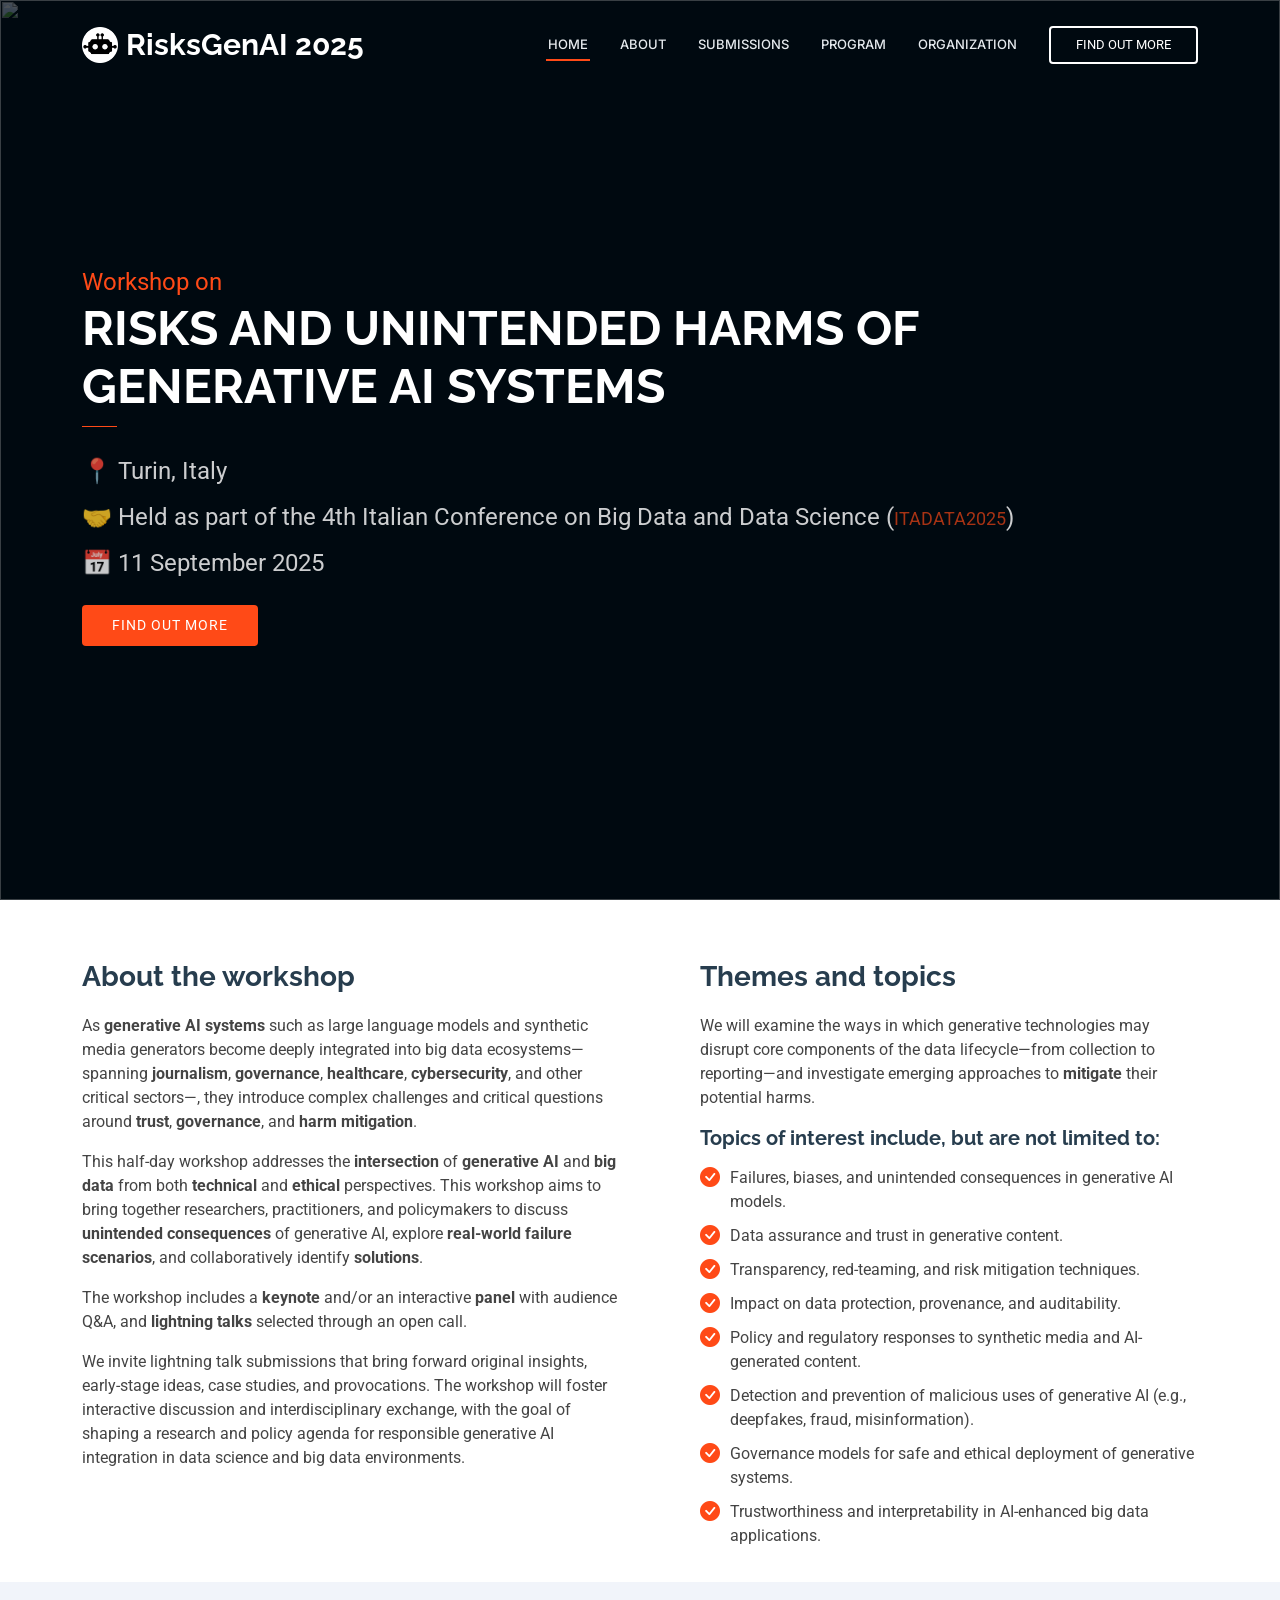
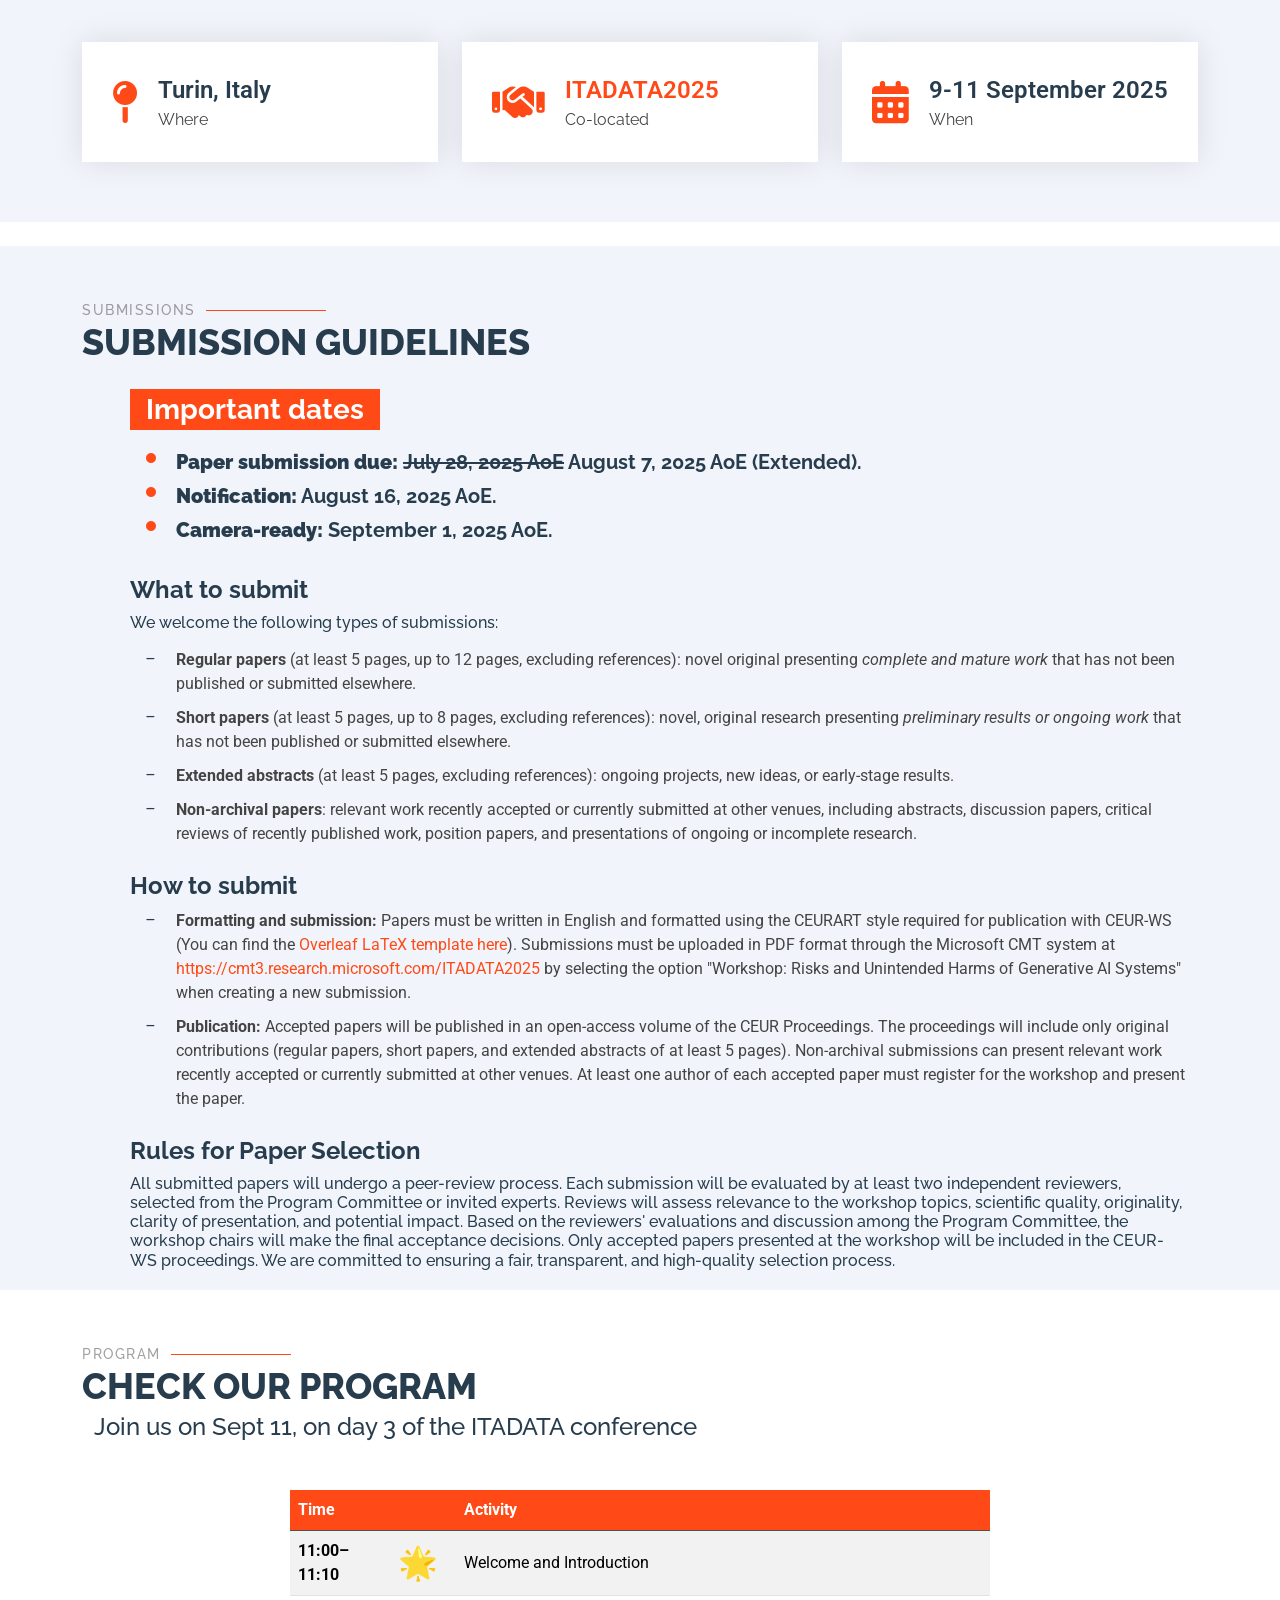
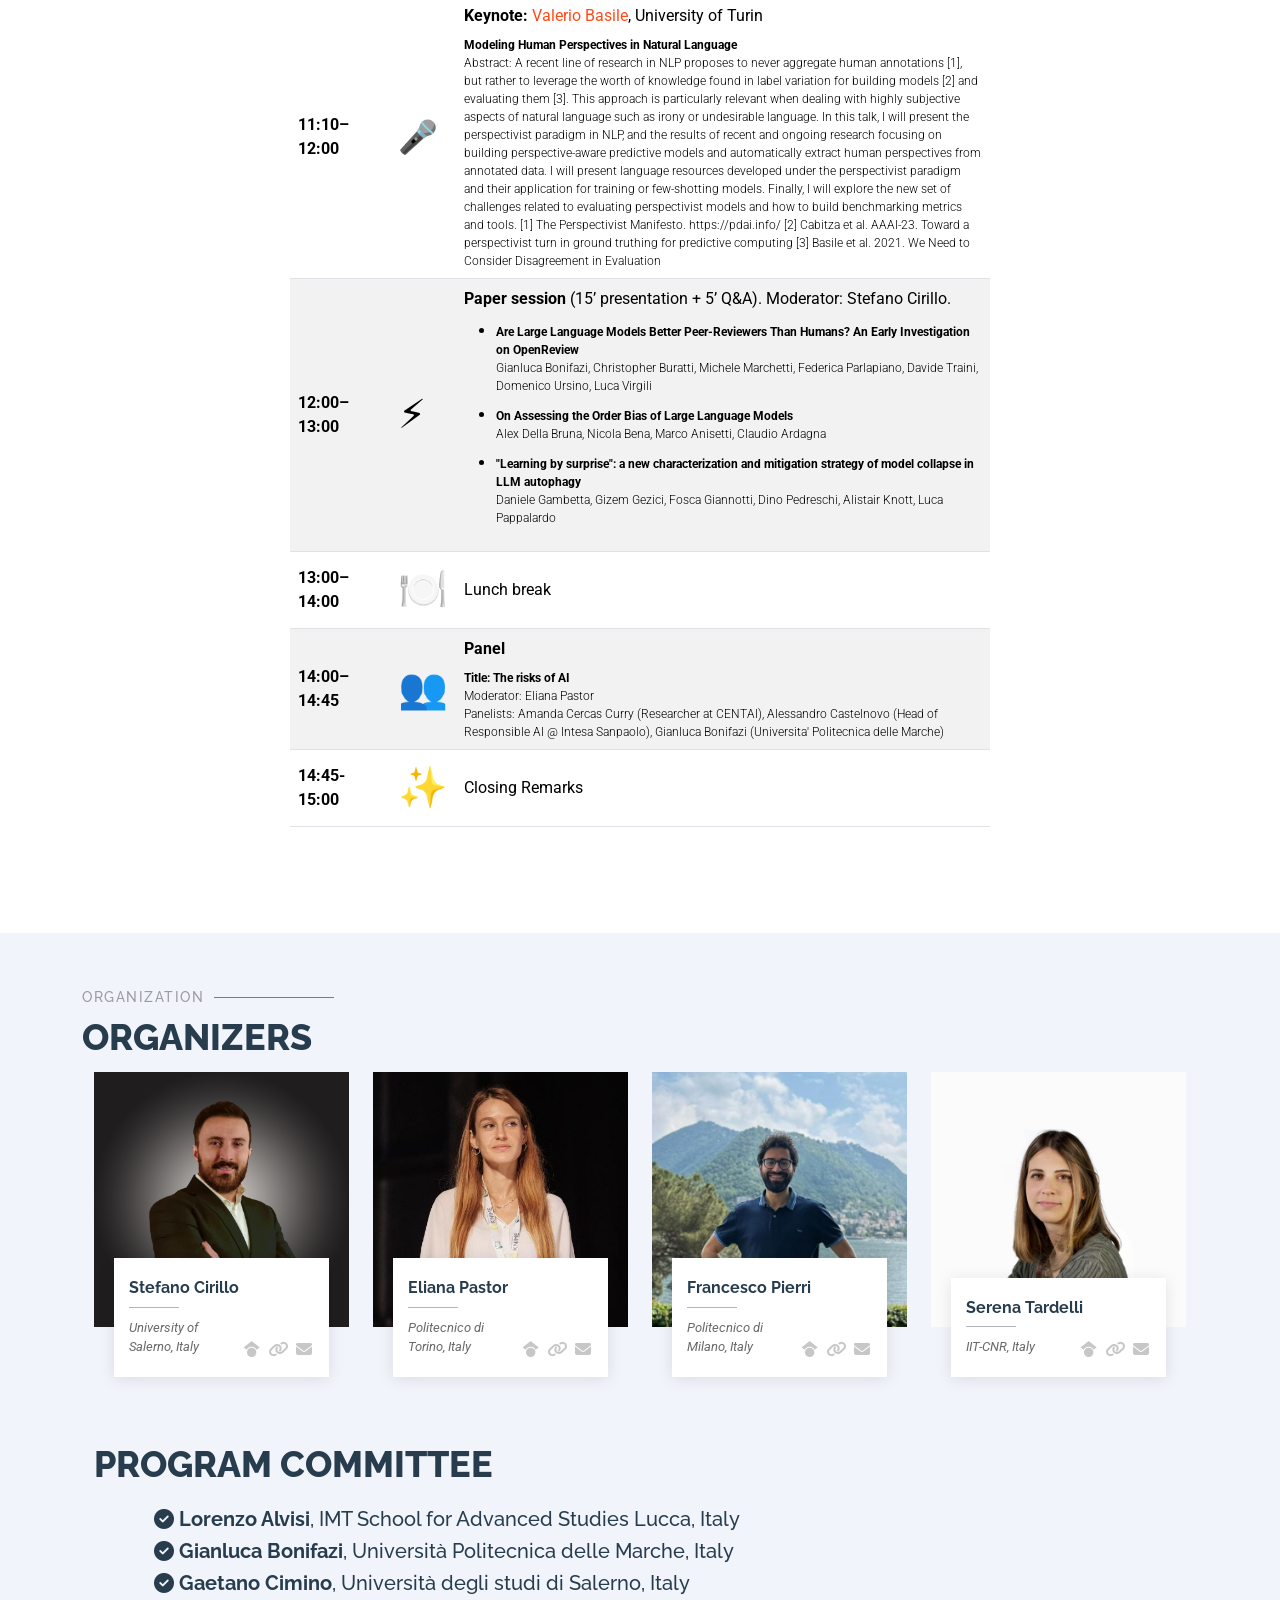
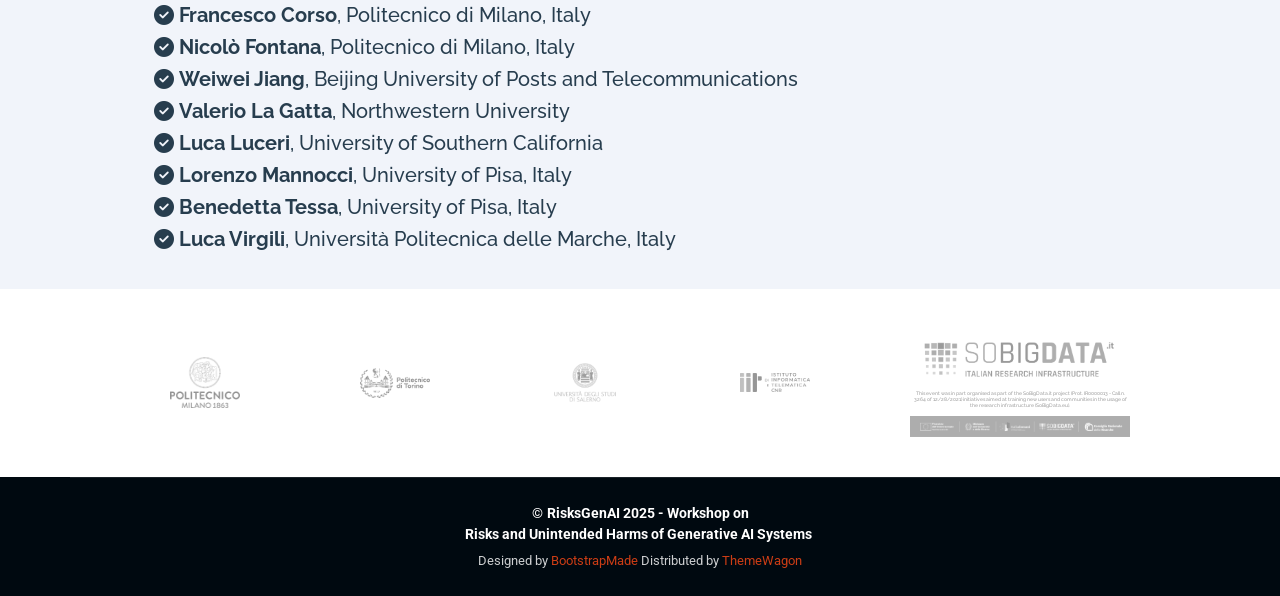
==== 2025/index.html @ 18f37f35 "Update website" ====
<!DOCTYPE html>
<html lang="en">

<head>
  <meta charset="utf-8">
  <meta content="width=device-width, initial-scale=1.0" name="viewport">
  <title>RisksgenAI 2025 - Workshop on Risks and Unintended Harms of Generative AI Systems</title>
  <meta name="description" content="">
  <meta name="keywords" content="">

  <!-- Favicons -->
  <link href="assets/img/favicon.png" rel="icon">
  <link href="assets/img/apple-touch-icon.png" rel="apple-touch-icon">

  <!-- Fonts -->
  <link href="https://fonts.googleapis.com" rel="preconnect">
  <link href="https://fonts.gstatic.com" rel="preconnect" crossorigin>
  <link
    href="https://fonts.googleapis.com/css2?family=Roboto:ital,wght@0,100;0,300;0,400;0,500;0,700;0,900;1,100;1,300;1,400;1,500;1,700;1,900&family=Raleway:ital,wght@0,100;0,200;0,300;0,400;0,500;0,600;0,700;0,800;0,900;1,100;1,200;1,300;1,400;1,500;1,600;1,700;1,800;1,900&family=Inter:wght@100;200;300;400;500;600;700;800;900&display=swap"
    rel="stylesheet">

  <!-- Vendor CSS Files -->
  <link href="assets/vendor/bootstrap/css/bootstrap.min.css" rel="stylesheet">
  <link href="assets/vendor/bootstrap-icons/bootstrap-icons.css" rel="stylesheet">
  <link href="assets/vendor/aos/aos.css" rel="stylesheet">
  <link rel="stylesheet" href="https://cdnjs.cloudflare.com/ajax/libs/font-awesome/6.5.2/css/all.min.css" />


  <!-- Main CSS File -->
  <link href="assets/css/main.css" rel="stylesheet">

</head>

<body class="index-page">

  <header id="header" class="header d-flex align-items-center fixed-top">
    <div class="container-fluid container-xl position-relative d-flex align-items-center">

      <a href="index.html" class="logo d-flex align-items-center me-auto">
        <img src="assets/img/logo.png" alt="logo">
        <h1 class="sitename">RisksGenAI 2025</h1>
      </a>

      <nav id="navmenu" class="navmenu">
        <ul>
          <li><a href="#hero" class="active">Home</a></li>
          <li><a href="#about">About</a></li>
          <li><a href="#submissions">Submissions</a></li>
          <li><a href="#program">Program</a></li>
          <li><a href="#organization">Organization</a></li>
        </ul>
        <i class="mobile-nav-toggle d-xl-none bi bi-list"></i>
      </nav>

      <a class="cta-btn menu-more" href="index.html#about">Find out more</a>

    </div>
  </header>

  <main class="main">

    <!-- Hero Section -->
    <section id="hero" class="hero section dark-background">

      <img src="assets/img/turin-pic.png" alt="" data-aos="fade-in"> <!--assets/img/hero-bg.jpg 273D4E ff49178f-->

      <div class="container d-flex flex-column align-items-left">
        <p data-aos="fade-up" data-aos-delay="100" style="color: #ff4a17;">Workshop on</p>
        <h2 data-aos="fade-up" data-aos-delay="100">Risks and Unintended Harms of Generative AI Systems</h2>
        <p data-aos="fade-up" data-aos-delay="100" class="line mb-3"></p>
        <p data-aos="fade-up" data-aos-delay="200">📍 Turin, Italy </p>
        <p data-aos="fade-up" data-aos-delay="200">🤝 Held as part of the 4th Italian Conference on Big Data and Data
          Science (<a href="https://www.itadata.it/" target="_blank" rel="noopener noreferrer"
            style="font-size: 18px; color: #ff4917a7">ITADATA2025</a>)</p>
        <p data-aos="fade-up" data-aos-delay="200">📅 11 September 2025</p>
        <div class="d-flex mt-4" data-aos="fade-up" data-aos-delay="300">
          <a href="#about" class="btn-get-started">Find out more</a>
        </div>
      </div>

    </section><!-- /Hero Section -->

    <!-- About Section -->
    <section id="about" class="about section pb-2">

      <div class="container">

        <div class="row gy-4">
          <div class="col-lg-6" data-aos="fade-up" data-aos-duration="550" data-aos-delay="50">
            <h3>About the workshop</h3>
            <p>As <strong>generative AI systems</strong> such as large language models and synthetic media generators
              become deeply
              integrated into big data ecosystems—spanning
              <strong>journalism</strong>,
              <strong>governance</strong>, <strong>healthcare</strong>, <strong>cybersecurity</strong>, and other
              critical sectors—, they introduce complex challenges and critical questions around <strong>trust</strong>,
              <strong>governance</strong>, and <strong>harm
                mitigation</strong>.
            </p>
            <p>This half-day workshop addresses the <strong>intersection</strong> of <strong>generative AI</strong> and
              <strong>big data</strong> from both <strong>technical</strong> and
              <strong>ethical</strong> perspectives.
              This workshop aims to bring together researchers, practitioners, and policymakers to discuss
              <strong>unintended
                consequences</strong> of generative AI, explore <strong>real-world failure scenarios</strong>, and
              collaboratively identify
              <strong>solutions</strong>.
            </p>
            <!-- with a focus on its implications for data governance, ethics, legal frameworks, and system trustworthiness. -->
            <p>The workshop includes a <strong>keynote</strong> and/or an interactive <strong>panel</strong> with
              audience Q&A, and <strong>lightning talks</strong>
              selected through an open call.</p>

            <p>
              We invite lightning talk submissions that bring forward original insights, early-stage ideas, case
              studies, and provocations. The workshop will foster interactive discussion and interdisciplinary
              exchange, with the goal of shaping a research and policy agenda for responsible generative AI
              integration in data science and big data environments.
            </p>

          </div>
          <div class="col-lg-6" data-aos="fade-up" data-aos-delay="100">
            <div class="content ps-0 ps-lg-5">
              <h3>Themes and topics</h3>
              <p>We will examine the ways in which generative technologies may disrupt core components of the data
                lifecycle—from collection to reporting—and investigate emerging approaches to <strong>mitigate</strong>
                their potential
                harms.</p>
              <h5 class="mb-3"><strong>Topics of interest include, but are not limited to:</strong></h5>
              <ul>
                <li><i class="bi bi-check-circle-fill"></i> <span></span>Failures, biases, and unintended consequences
                  in generative AI models.</span></li>
                <li><i class="bi bi-check-circle-fill"></i> <span></span>Data assurance and trust in generative
                  content.</span></li>
                <li><i class="bi bi-check-circle-fill"></i> <span></span>Transparency, red-teaming, and risk mitigation
                  techniques.</span></li>
                <li><i class="bi bi-check-circle-fill"></i> <span></span>Impact on data protection, provenance, and
                  auditability.</span></li>
                <li><i class="bi bi-check-circle-fill"></i> <span></span>Policy and regulatory responses to synthetic
                  media and AI-generated content.</span></li>
                <li><i class="bi bi-check-circle-fill"></i> <span></span>Detection and prevention of malicious uses of
                  generative AI (e.g., deepfakes, fraud, misinformation).</span></li>
                <li><i class="bi bi-check-circle-fill"></i> <span></span>Governance models for safe and ethical
                  deployment of generative systems.</span></li>
                <li><i class="bi bi-check-circle-fill"></i> <span></span>Trustworthiness and interpretability in
                  AI-enhanced big data applications.</span></li>
              </ul>
            </div>
          </div>

        </div>
      </div>
      </div>

    </section><!-- /About Section -->

    <!-- Stats Section -->
    <section id="stats" class="stats section light-background">

      <div class="container"> <!-- data-aos="fade-up" data-aos-delay="100" -->

        <div class="row gy-4">

          <div class="col-lg-4 col-md-12 col-sm-12">
            <div class="stats-item d-flex align-items-center w-100 h-100">
              <i class="fa-solid fa-map-pin color-blue flex-shrink-0"></i>
              <div>
                <span class="fs-4">Turin, Italy</span>
                <p>Where</p>
              </div>
            </div>
          </div><!-- End Stats Item -->

          <div class="col-lg-4 col-md-12 col-sm-12">
            <div class="stats-item d-flex align-items-center w-100 h-100">
              <i class="fa-solid fa-handshake color-blue flex-shrink-0"></i>
              <div>
                <span class="fs-4"><a href="https://www.itadata.it/" target="_blank"
                    rel="noopener noreferrer">ITADATA2025</a></span>
                <p>Co-located</p>
              </div>
            </div>
          </div><!-- End Stats Item -->

          <div class="col-lg-4 col-md-12 col-sm-12">
            <div class="stats-item d-flex align-items-center w-100 h-100">
              <i class="fa-solid fa-calendar-days color-blue flex-shrink-0"></i>
              <div>
                <span class="fs-4">9-11 September 2025</span>
                <p>When</p>
              </div>
            </div>
          </div><!-- End Stats Item -->




        </div>

      </div>

    </section><!-- /Stats Section -->

    <!-- Submissions Section -->
    <section id="submissions" class="about section pb-0 light-background mt-4">

      <!-- Section Title -->
      <div class="container section-title pb-1" data-aos="fade-up">
        <h2>Submissions</h2>
        <p class="mb-4">SUBMISSION GUIDELINES</p>

        <div class="container ps-lg-5">


          <h3 class="fw-bold">
            <span class="ps-3 pe-3 pb-1 pt-1"
              style="width: 150px; background-color: #ff4a17; color: #ffffff; ">Important dates</span>
            <div class="content ps-0 ps-lg-3 fs-5 mt-4">
              <ul>
                <li><i class="fa-solid fa-circle" style="top: 0.3em; font-size: 10px;"></i> <strong>Paper submission
                    due: </strong>
                  <span style="text-decoration: line-through;">July 28, 2025 AoE</span> August 7, 2025 AoE (Extended).</li>
                <li><i class="fa-solid fa-circle" style="top: 0.3em; font-size: 10px;"></i>
                  <strong>Notification:</strong> August 16, 2025 AoE.
                </li>
                <li><i class="fa-solid fa-circle" style="top: 0.3em; font-size: 10px;"></i>
                  <strong>Camera-ready:</strong> September 1, 2025 AoE.
                </li>
              </ul>
            </div>

            <h4 class="mt-4 fw-bold">What to submit</h4>
            <h6 class="pb-2">We welcome the following types of submissions:</h6>
            <div class="content ps-0 ps-lg-3">
              <ul class="fs-6">
                <li><i class="fa-solid fa-minus" style="top: 0.5em; font-size: 10px; color: #273D4E"></i>
                  <span></span><strong>Regular papers</strong> (at least 5 pages, up to 12 pages, excluding references):
                  novel original presenting <em>complete and mature work</em> that has not been published or submitted
                  elsewhere.</span>
                </li>
                <li><i class="fa-solid fa-minus" style="top: 0.5em; font-size: 10px; color: #273D4E"></i>
                  <strong>Short papers</strong> (at least 5 pages, up to 8 pages, excluding references): novel, original
                  research presenting <em>preliminary results or ongoing work</em> that has not been published or
                  submitted elsewhere.
                </li>
                <li><i class="fa-solid fa-minus" style="top: 0.5em; font-size: 10px; color: #273D4E"></i>
                  <strong>Extended abstracts</strong> (at least 5 pages, excluding references): ongoing projects, new
                  ideas, or early-stage results.
                </li>
                <li><i class="fa-solid fa-minus" style="top: 0.5em; font-size: 10px; color: #273D4E"></i>
                  <strong>Non-archival papers</strong>: relevant work recently accepted or currently
                  submitted at other venues, including abstracts, discussion papers, critical reviews of
                  recently published work, position papers, and presentations of ongoing or incomplete research.
                </li>


              </ul>
            </div>

            <h4 class="mt-3 fw-bold">How to submit</h4>
            <div class="content ps-0 ps-lg-3">
              <ul class="fs-6">
                <li><i class="fa-solid fa-minus" style="top: 0.5em; font-size: 10px; color: #273D4E"></i>
                  <span></span><strong>Formatting and submission:</strong>
                  Papers must be written in English and formatted using the CEURART style required for publication with
                  CEUR-WS (You can find the <a
                    href="https://www.overleaf.com/latex/templates/template-for-submissions-to-ceur-workshop-proceedings-ceur-ws-dot-org/wqyfdgftmcfw"
                    target="_blank" rel="noopener noreferrer">Overleaf LaTeX template here</a>).
                  Submissions must be uploaded in PDF format through the Microsoft CMT system at <a
                    href="https://cmt3.research.microsoft.com/ITADATA2025">https://cmt3.research.microsoft.com/ITADATA2025</a>
                  by selecting the option "Workshop: Risks and Unintended Harms of Generative AI Systems" when creating
                  a new submission.
                </li>
                <li><i class="fa-solid fa-minus" style="top: 0.5em; font-size: 10px; color: #273D4E"></i>
                  <span></span><strong>Publication:</strong>
                  Accepted papers will be published in an open-access volume of the CEUR Proceedings. The proceedings
                  will include only original contributions (regular papers, short papers, and extended abstracts of at
                  least 5 pages). Non-archival submissions can present relevant work recently accepted or currently
                  submitted at other venues. At least one author of each accepted paper must register for the workshop
                  and present the paper.
                  </span>
                </li>
              </ul>
            </div>

            <h4 class="mt-3 fw-bold">Rules for Paper Selection</h4>
            <h6 class="pb-2">All submitted papers will undergo a peer-review process. Each submission will be evaluated by at least two independent reviewers, 
                  selected from the Program Committee or invited experts. Reviews will assess relevance to the workshop topics, scientific quality, 
                  originality, clarity of presentation, and potential impact. Based on the reviewers' evaluations and discussion among the Program 
                  Committee, the workshop chairs will make the final acceptance decisions. Only accepted papers presented at the workshop will be 
                  included in the CEUR-WS proceedings. We are committed to ensuring a fair, transparent, and high-quality selection process.</h6>
            

        </div>


      </div><!-- End Section Title -->


    </section><!-- /Submissions Section -->


    <!-- Program Section #273d4e -->
    <section id="program" class="portfolio section">

     
      <div class="container section-title" data-aos="fade-up" data-aos-delay="50">
        <h2>Program</h2>
        <p>CHECK OUR PROGRAM</p>
      

      <div class="container">
        <h4>Join us on Sept 11, on day 3 of the ITADATA conference</h4>
        <table class="table table-striped table-hover align-middle w-auto mx-auto mt-5" data-aos="fade-up"
          data-aos-delay="50" style="max-width: 700px;">
          <thead class="table-dark">
            <tr>
              <th scope="col" style="width: 100px; background-color: #ff4a17; color: #ffffff;">Time</th>
              <th scope="col" style="background-color: #ff4a17; color: #ffffff;"></th>
              <th scope="col" style="background-color: #ff4a17; color: #ffffff;">Activity</th>
            </tr>
          </thead>
          <tbody>
            <tr>
              <td><strong>11:00–11:10</strong></td>
              <td class="fs-2">🌟</td>
              <td>Welcome and Introduction</td>
            </tr>
            <tr>
              <td><strong>11:10–12:00</strong></td>
              <td class="fs-2">🎤</td>
              <td><span class="fw-bold ">Keynote:</span> <a href="https://valeriobasile.github.io/" target="_blank">Valerio Basile</a>, University of Turin
                <p class="fw-bold tab-text mt-2">Modeling Human Perspectives in Natural Language</span>
                <p class="tab-text">Abstract: 
                  
                  A recent line of research in NLP proposes to never aggregate human annotations [1], but rather to leverage the worth of knowledge found in label variation for building models [2] and evaluating them [3]. This approach is particularly relevant when dealing with highly subjective aspects of natural language such as irony or undesirable language. 
                  In this talk, I will present the perspectivist paradigm in NLP, and the results of recent and ongoing research focusing on building perspective-aware predictive models and automatically extract human perspectives from annotated data. I will present language resources developed under the perspectivist paradigm and their application for training or few-shotting models. Finally, I will explore the new set of challenges related to evaluating perspectivist models and how to build  benchmarking metrics and tools. 
                  
                  [1] The Perspectivist Manifesto. https://pdai.info/
                  [2] Cabitza et al. AAAI-23. Toward a perspectivist turn in ground truthing for predictive computing
                  
                  [3] Basile et al. 2021. We Need to Consider Disagreement in Evaluation</p>
              
              </td>
            </tr>
            <tr>
              <td><strong>12:00–13:00</strong></td>
              <td class="fs-1">⚡</td>
              <td><span class="fw-bold">Paper session</span> (15’ presentation + 5’ Q&A). Moderator: Stefano Cirillo. 
                <ul>
                  <li>
                    <p class="fw-bold tab-text mt-2">Are Large Language Models Better Peer‑Reviewers Than Humans? An Early Investigation on OpenReview</span>
                    <p class="tab-text">Gianluca Bonifazi, Christopher Buratti, Michele Marchetti, Federica Parlapiano, Davide Traini, Domenico Ursino, Luca Virgili</p>
                  </li>
                  <li>
                    <p class="fw-bold tab-text mt-2">On Assessing the Order Bias of Large Language Models</span>
                    <p class="tab-text">Alex Della Bruna, Nicola Bena, Marco Anisetti, Claudio Ardagna </p>
                  </li>
                  <li>
                    <p class="fw-bold tab-text mt-2">"Learning by surprise": a new characterization and mitigation strategy of model collapse in LLM autophagy</span>
                    <p class="tab-text">Daniele Gambetta, Gizem Gezici, Fosca Giannotti, Dino Pedreschi, Alistair Knott, Luca Pappalardo</p>
                  </li>
                </ul>
              </td>
            </tr>
            <tr>
              <td><strong>13:00–14:00</strong></td>
              <td class="fs-1">🍽️</td>
              <td>Lunch break</td>
            </tr>
            <tr>
              <td><strong>14:00–14:45</strong></td>
              <td class="fs-1">👥</td>
              <td><span class="fw-bold">Panel</span>
                <p class="fw-bold tab-text mt-2">Title: The risks of AI</span>
                <p class="tab-text">Moderator: Eliana Pastor</p>
                <p class="tab-text">Panelists: Amanda Cercas Curry (Researcher at CENTAI), Alessandro Castelnovo (Head of Responsible AI @ Intesa Sanpaolo), Gianluca Bonifazi (Universita' Politecnica delle Marche)</p>
              </td>
            </tr>
            <tr>
              <td><strong>14:45-15:00</strong></td>
              <td class="fs-1">✨</td>
              <td>Closing Remarks</td>
            </tr>
          </tbody>
        </table>



        <!-- <p style="margin-top: 60px;">KEYNOTE SPEAKER<br></p> -->


      </div>
</div>
    </section><!-- /Program Section -->

    <!-- Organization Section -->
    <section id="organization" class="team section light-background pb-0">

      <!-- Section Title -->
      <div class="container section-title" data-aos="fade-up">
        <h2>Organization</h2>
        <p class="mb-2 mt-2">ORGANIZERS</p>


        <div class="container">

          <div class="row gy-5">

            <div class="col-lg-3 col-md-6 col-sm-6" data-aos="fade-up" data-aos-delay="50">
              <div class="member">
                <div class="pic"><img src="assets/img/team/team-sc.png" class="img-fluid" alt=""></div>
                <div class="member-info">
                  <h4>Stefano Cirillo</h4>
                  <span class="maxw-lg-80 maxw-xxl-200">University of Salerno, Italy</span>
                  <div class="social">
                    <a href="https://scholar.google.it/citations?hl=it&user=hp98wacAAAAJ" target="_blank"
                      rel="noopener noreferrer"><i class="fa-brands fa-google-scholar"></i></a>
                    <a href="https://docenti.unisa.it/032633/en/home" target="_blank" rel="noopener noreferrer"><i
                        class="fa-solid fa-link"></i></a>
                    <a href="mailto:scirillo@unisa.it"><i class="fa-solid fa-envelope"></i></a>
                  </div>
                </div>
              </div>
            </div><!-- End Team Member -->

            <div class="col-lg-3 col-md-6 col-sm-6" data-aos="fade-up" data-aos-delay="50">
              <div class="member">
                <div class="pic"><img src="assets/img/team/team-ep.jpeg" class="img-fluid" alt=""></div>
                <div class="member-info">
                  <h4>Eliana Pastor</h4>
                  <span class="maxw-lg-80 maxw-xxl-200">Politecnico di Torino, Italy</span>
                  <div class="social">
                    <a href="https://scholar.google.it/citations?hl=it&user=rYnakoAAAAAJ" target="_blank"
                      rel="noopener noreferrer"><i class="fa-brands fa-google-scholar"></i></a>
                    <a href="https://elianap.github.io/" target="_blank" rel="noopener noreferrer"><i
                        class="fa-solid fa-link"></i></a>
                    <a href="mailto:eliana.pastor@polito.it"><i class="fa-solid fa-envelope"></i></a>
                  </div>
                </div>
              </div>
            </div><!-- End Team Member -->

            <div class="col-lg-3 col-md-6 col-sm-6" data-aos="fade-up" data-aos-delay="100">
              <div class="member">
                <div class="pic"><img src="assets/img/team/team-fp.png" class="img-fluid" alt=""></div>
                <div class="member-info">
                  <h4>Francesco Pierri</h4>
                  <span class="maxw-lg-80 maxw-xxl-200">Politecnico di Milano, Italy</span>
                  <div class="social">
                    <a href="https://scholar.google.it/citations?hl=it&user=b17WlbMAAAAJ" target="_blank"
                      rel="noopener noreferrer"><i class="fa-brands fa-google-scholar"></i></a>
                    <a href="https://pierri.faculty.polimi.it/" target="_blank" rel="noopener noreferrer"><i
                        class="fa-solid fa-link"></i></a>
                    <a href="mailto:francesco.pierri@polimi.it"><i class="fa-solid fa-envelope"></i></a>
                  </div>
                </div>
              </div>
            </div><!-- End Team Member -->

            <div class="col-lg-3 col-md-6 col-sm-6" data-aos="fade-up" data-aos-delay="200">
              <div class="member">
                <div class="pic"><img src="assets/img/team/team-st.png" class="img-fluid" alt=""></div>
                <div class="member-info">
                  <h4>Serena Tardelli</h4>
                  <span class="maxw-lg-80 maxw-xxl-200">IIT-CNR, Italy</span>
                  <div class="social">
                    <a href="https://scholar.google.it/citations?user=GNDtlNMAAAAJ" target="_blank"
                      rel="noopener noreferrer"><i class="fa-brands fa-google-scholar"></i></a>
                    <a href="https://www.iit.cnr.it/serena.tardelli/" target="_blank" rel="noopener noreferrer"><i
                        class="fa-solid fa-link"></i></a>
                    <a href="mailto:serena.tardelli@iit.cnr.it"><i class="fa-solid fa-envelope"></i></a>
                  </div>
                </div>
              </div>
            </div><!-- End Team Member -->

          </div>


          <p style="margin-top: 60px;">PROGRAM COMMITTEE<br></p>


          <div class="container mt-3">
            <div class="content ps-0 ps-lg-5">

              <!--<h5><i class="fa-solid fa-circle-check"></i> <strong>Name</strong>, Affiliation</h5> -->
              <h5>
                <i class="fa-solid fa-circle-check"></i> <strong>Lorenzo Alvisi</strong>, IMT School for Advanced
                Studies Lucca, Italy
              </h5>
              <h5>
                <i class="fa-solid fa-circle-check"></i> <strong>Gianluca Bonifazi</strong>, Università Politecnica
                delle Marche, Italy
              </h5>
              <h5>
                <i class="fa-solid fa-circle-check"></i> <strong>Gaetano Cimino</strong>, Università degli studi
                di Salerno, Italy
              </h5>
              <h5>
                <i class="fa-solid fa-circle-check"></i> <strong>Francesco Corso</strong>, Politecnico di Milano,
                Italy
              </h5>
              <h5>
                <i class="fa-solid fa-circle-check"></i> <strong>Nicolò Fontana</strong>, Politecnico di Milano,
                Italy
              </h5>
              <h5>
                <i class="fa-solid fa-circle-check"></i> <strong>Weiwei Jiang</strong>, Beijing University of Posts
                and Telecommunications
              </h5>
              <h5>
                <i class="fa-solid fa-circle-check"></i> <strong>Valerio La Gatta</strong>, Northwestern University
              </h5>
              <h5>
                <i class="fa-solid fa-circle-check"></i> <strong>Luca Luceri</strong>, University of Southern
                California
              </h5>
              <h5>
                <i class="fa-solid fa-circle-check"></i> <strong>Lorenzo Mannocci</strong>, University of Pisa,
                Italy
              </h5>
              <h5>
                <i class="fa-solid fa-circle-check"></i> <strong>Benedetta Tessa</strong>, University of Pisa,
                Italy
              </h5>
              <h5>
                <i class="fa-solid fa-circle-check"></i> <strong>Luca Virgili</strong>, Università Politecnica
                delle Marche, Italy
              </h5>




            </div>
          </div>
        </div><!-- End Section Title -->

      </div>
    </section> <!--/Organization Section -->







    <!-- Sponsors Section -->
    <section id="clients" class="clients section">

      <div class="container" data-aos="fade-up">

        <div class="row gy-4 justify-content-center text-center">

          <div class="col-xl-2 col-md-4 col-sm-6 col-lg-4 col-6 client-logo">
            <img src="assets/img/ack/polimi.png" class="img-fluid" alt="">
          </div><!-- End Client Item -->

          <div class="col-xl-2 col-md-4 col-sm-6 col-lg-4 col-6 client-logo">
            <img src="assets/img/ack/polito.png" class="img-fluid" alt="">
          </div><!-- End Client Item -->

          <div class="col-xl-2 col-md-4 col-sm-6 col-lg-4 col-6 client-logo">
            <img src="assets/img/ack/unisa.png" class="img-fluid" alt="">
          </div><!-- End Client Item -->

          <div class="col-xl-2 col-md-4 col-sm-6 col-lg-4 col-6 client-logo">
            <img src="assets/img/ack/iit.png" class="img-fluid" alt="">
          </div><!-- End Client Item -->

          <div class="col-xl-2 col-md-4 col-sm-6 col-lg-4 col-6 ack">
            <img src="assets/img/ack/sbdit.png" class="img-fluid" alt="">
            <h6 style="font-size: 5px; ">This event was in part organised as part of the SoBigData.it project (Prot.
              IR0000013 - Call n. 3264 of
              12/28/2021) initiatives aimed at training new users and communities in the usage of the research
              infrastructure (SoBigData.eu).</h6>
            <img src="assets/img/ack/sbdit-banner.png" class="img-fluid" alt="">
          </div><!-- End Client Item -->


        </div>

      </div>

    </section><!-- /Clients Section -->


  </main>

  <footer id="footer" class="footer dark-background">


    <div class="container copyright text-center">
      <p>©<strong class="px-1 sitename">RisksGenAI 2025 - Workshop on </br> Risks and Unintended Harms of
          Generative AI Systems</strong></p>
      <div class="credits">
        Designed by <a href="https://bootstrapmade.com/" target="_blank" rel="noopener noreferrer">BootstrapMade</a>
        Distributed by <a href="https://themewagon.com" target="_blank" rel="noopener noreferrer">ThemeWagon
      </div>
    </div>

  </footer>

  <!-- Scroll Top -->
  <a href="#" id="scroll-top" class="scroll-top d-flex align-items-center justify-content-center"><i
      class="bi bi-arrow-up-short"></i></a>

  <!-- Preloader -->
  <div id="preloader"></div>

  <!-- Vendor JS Files -->
  <script src="assets/vendor/bootstrap/js/bootstrap.bundle.min.js"></script>
  <script src="assets/vendor/aos/aos.js"></script>

  <!-- Main JS File -->
  <script src="assets/js/main.js"></script>

</body>

</html>
---- 2025/assets/css/main.css ----
/**
* Template Name: Dewi
* Template URL: https://bootstrapmade.com/dewi-free-multi-purpose-html-template/
* Updated: Aug 07 2024 with Bootstrap v5.3.3
* Author: BootstrapMade.com
* License: https://bootstrapmade.com/license/
*/

/*--------------------------------------------------------------
# Font & Color Variables
# Help: https://bootstrapmade.com/color-system/
--------------------------------------------------------------*/
/* Fonts */
:root {
  --default-font: "Roboto",  system-ui, -apple-system, "Segoe UI", Roboto, "Helvetica Neue", Arial, "Noto Sans", "Liberation Sans", sans-serif, "Apple Color Emoji", "Segoe UI Emoji", "Segoe UI Symbol", "Noto Color Emoji";
  --heading-font: "Raleway",  sans-serif;
  --nav-font: "Inter",  sans-serif;
}

/* Global Colors - The following color variables are used throughout the website. Updating them here will change the color scheme of the entire website */
:root { 
  --background-color: #ffffff; /* Background color for the entire website, including individual sections */
  --default-color: #444444; /* Default color used for the majority of the text content across the entire website */
  --heading-color: #273d4e; /* Color for headings, subheadings and title throughout the website */
  --accent-color: #ff4a17; /* Accent color that represents your brand on the website. It's used for buttons, links, and other elements that need to stand out */
  --surface-color: #ffffff; /* The surface color is used as a background of boxed elements within sections, such as cards, icon boxes, or other elements that require a visual separation from the global background. */
  --contrast-color: #ffffff; /* Contrast color for text, ensuring readability against backgrounds of accent, heading, or default colors. */
}

/* Nav Menu Colors - The following color variables are used specifically for the navigation menu. They are separate from the global colors to allow for more customization options */
:root {
  --nav-color: #e5eaee;  /* The default color of the main navmenu links */
  --nav-hover-color: #ff4a17; /* Applied to main navmenu links when they are hovered over or active */
  --nav-mobile-background-color: #ffffff; /* Used as the background color for mobile navigation menu */
  --nav-dropdown-background-color: #ffffff; /* Used as the background color for dropdown items that appear when hovering over primary navigation items */
  --nav-dropdown-color: #444444; /* Used for navigation links of the dropdown items in the navigation menu. */
  --nav-dropdown-hover-color: #ff4a17; /* Similar to --nav-hover-color, this color is applied to dropdown navigation links when they are hovered over. */
}

/* Color Presets - These classes override global colors when applied to any section or element, providing reuse of the sam color scheme. */

.light-background {
  --background-color: #f1f4fa;
  --surface-color: #ffffff;
}

.dark-background {
  --background-color: #000910;
  --default-color: #ffffff;
  --heading-color: #ffffff;
  --surface-color: #28323a;
  --contrast-color: #ffffff;
}

/* Smooth scroll */
:root {
  scroll-behavior: smooth;
}

/*--------------------------------------------------------------
# General Styling & Shared Classes
--------------------------------------------------------------*/
body {
  color: var(--default-color);
  background-color: var(--background-color);
  font-family: var(--default-font);
}

a {
  color: var(--accent-color);
  text-decoration: none;
  transition: 0.3s;
}

a:hover {
  color: color-mix(in srgb, var(--accent-color), transparent 25%);
  text-decoration: none;
}

h1,
h2,
h3,
h4,
h5,
h6 {
  color: var(--heading-color);
  font-family: var(--heading-font);
}

/* PHP Email Form Messages
------------------------------*/
.php-email-form .error-message {
  display: none;
  background: #df1529;
  color: #ffffff;
  text-align: left;
  padding: 15px;
  margin-bottom: 24px;
  font-weight: 600;
}

.php-email-form .sent-message {
  display: none;
  color: #ffffff;
  background: #059652;
  text-align: center;
  padding: 15px;
  margin-bottom: 24px;
  font-weight: 600;
}

.php-email-form .loading {
  display: none;
  background: var(--surface-color);
  text-align: center;
  padding: 15px;
  margin-bottom: 24px;
}

.php-email-form .loading:before {
  content: "";
  display: inline-block;
  border-radius: 50%;
  width: 24px;
  height: 24px;
  margin: 0 10px -6px 0;
  border: 3px solid var(--accent-color);
  border-top-color: var(--surface-color);
  animation: php-email-form-loading 1s linear infinite;
}

@keyframes php-email-form-loading {
  0% {
    transform: rotate(0deg);
  }

  100% {
    transform: rotate(360deg);
  }
}

/* Pulsating Play Button
------------------------------*/
.pulsating-play-btn {
  width: 94px;
  height: 94px;
  background: radial-gradient(var(--accent-color) 50%, color-mix(in srgb, var(--accent-color), transparent 75%) 52%);
  border-radius: 50%;
  display: block;
  position: relative;
  overflow: hidden;
}

.pulsating-play-btn:before {
  content: "";
  position: absolute;
  width: 120px;
  height: 120px;
  animation-delay: 0s;
  animation: pulsate-play-btn 2s;
  animation-direction: forwards;
  animation-iteration-count: infinite;
  animation-timing-function: steps;
  opacity: 1;
  border-radius: 50%;
  border: 5px solid color-mix(in srgb, var(--accent-color), transparent 30%);
  top: -15%;
  left: -15%;
  background: rgba(198, 16, 0, 0);
}

.pulsating-play-btn:after {
  content: "";
  position: absolute;
  left: 50%;
  top: 50%;
  transform: translateX(-40%) translateY(-50%);
  width: 0;
  height: 0;
  border-top: 10px solid transparent;
  border-bottom: 10px solid transparent;
  border-left: 15px solid #fff;
  z-index: 100;
  transition: all 400ms cubic-bezier(0.55, 0.055, 0.675, 0.19);
}

.pulsating-play-btn:hover:before {
  content: "";
  position: absolute;
  left: 50%;
  top: 50%;
  transform: translateX(-40%) translateY(-50%);
  width: 0;
  height: 0;
  border: none;
  border-top: 10px solid transparent;
  border-bottom: 10px solid transparent;
  border-left: 15px solid #fff;
  z-index: 200;
  animation: none;
  border-radius: 0;
}

.pulsating-play-btn:hover:after {
  border-left: 15px solid var(--accent-color);
  transform: scale(20);
}

@keyframes pulsate-play-btn {
  0% {
    transform: scale(0.6, 0.6);
    opacity: 1;
  }

  100% {
    transform: scale(1, 1);
    opacity: 0;
  }
}

/*--------------------------------------------------------------
# Global Header
--------------------------------------------------------------*/
.header {
  --background-color: rgba(0, 0, 0, 0);
  --default-color: #ffffff;
  --heading-color: #ffffff;
  color: var(--default-color);
  background-color: var(--background-color);
  padding: 20px 0;
  transition: all 0.5s;
  z-index: 997;
}

.header .logo {
  line-height: 1;
}

.header .logo img {
  max-height: 36px;
  margin-right: 8px;
}

.header .logo h1 {
  font-size: 30px;
  margin: 0;
  font-weight: 700;
  color: var(--heading-color);
}

.header .cta-btn,
.header .cta-btn:focus {
  color: var(--contrast-color);
  font-size: 13px;
  padding: 7px 25px;
  margin: 0 0 0 30px;
  border-radius: 4px;
  transition: 0.3s;
  text-transform: uppercase;
  border: 2px solid var(--contrast-color);
}

.header .cta-btn:hover,
.header .cta-btn:focus:hover {
  color: var(--contrast-color);
  background: var(--accent-color);
  border-color: var(--accent-color);
}

@media (max-width: 784px) { /* change this for nav 964 */
  .header .logo {
    order: 1;
  }

  .header .cta-btn {
    order: 2;
    margin: 0 15px 0 0;
    padding: 6px 15px;
  }

  .header .navmenu {
    order: 3;
  }
}

.scrolled .header {
  box-shadow: 0px 0 18px rgba(0, 0, 0, 0.1);
}

/* Global Header on Scroll
------------------------------*/
.scrolled .header {
  --background-color: rgba(21, 34, 43, 0.85);
}

/*--------------------------------------------------------------
# Navigation Menu
--------------------------------------------------------------*/

/* Layout Desktop 1200px per allineamento corretto 965 */
@media (min-width: 785px) { /* change this for nav */
  .header-container {
    display: flex;
    align-items: center;
    justify-content: space-between;
  }

  .mobile-nav-toggle {
    display: none;
  }

  .navmenu {
    padding: 0;
  }

  .navmenu ul {
    margin: 0;
    padding: 0;
    display: flex;
    list-style: none;
    align-items: center;
  }

  .navmenu li {
    position: relative;
  }

  .navmenu > ul > li {
    white-space: nowrap;
    padding: 15px 14px;
  }

  .navmenu > ul > li:last-child {
    padding-right: 0;
  }

  .navmenu a,
  .navmenu a:focus {
    color: var(--nav-color);
    font-size: 13px;
    padding: 0 2px;
    font-family: var(--nav-font);
    font-weight: 500;
    display: flex;
    align-items: center;
    justify-content: space-between;
    white-space: nowrap;
    transition: 0.3s;
    position: relative;
    text-transform: uppercase;
  }

  .navmenu a i,
  .navmenu a:focus i {
    font-size: 12px;
    line-height: 0;
    margin-left: 5px;
    transition: 0.3s;
  }

  .navmenu > ul > li > a:before {
    content: "";
    position: absolute;
    height: 2px;
    bottom: -6px;
    left: 0;
    background-color: var(--nav-hover-color);
    visibility: hidden;
    width: 0px;
    transition: all 0.3s ease-in-out 0s;
  }

  .navmenu a:hover:before,
  .navmenu li:hover > a:before,
  .navmenu .active:before {
    visibility: visible;
    width: 100%;
  }

  .navmenu li:hover > a,
  .navmenu .active,
  .navmenu .active:focus {
    color: color-mix(in srgb, var(--nav-color) 90%, white 15%);
  }

  .navmenu .dropdown ul {
    margin: 0;
    padding: 10px 0;
    background: var(--nav-dropdown-background-color);
    display: block;
    position: absolute;
    visibility: hidden;
    left: 14px;
    top: 130%;
    opacity: 0;
    transition: 0.3s;
    border-radius: 4px;
    z-index: 99;
    box-shadow: 0px 0px 30px rgba(0, 0, 0, 0.1);
  }

  .navmenu .dropdown ul li {
    min-width: 100px;
  }

  .navmenu .dropdown ul a {
    padding: 10px 20px;
    font-size: 15px;
    text-transform: none;
    color: var(--nav-dropdown-color);
  }

  .navmenu .dropdown ul a i {
    font-size: 12px;
  }

  .navmenu .dropdown ul a:hover,
  .navmenu .dropdown ul .active:hover,
  .navmenu .dropdown ul li:hover > a {
    color: var(--nav-dropdown-hover-color);
  }

  .navmenu .dropdown:hover > ul {
    opacity: 1;
    top: 100%;
    visibility: visible;
  }

  .navmenu .dropdown .dropdown ul {
    top: 0;
    left: -90%;
    visibility: hidden;
  }

  .navmenu .dropdown .dropdown:hover > ul {
    opacity: 1;
    top: 0;
    left: -100%;
    visibility: visible;
  }
}

/* Mobile Navigation 1000px */
@media (max-width: 784px) { /* change this for nav */
  .mobile-nav-toggle {
    color: var(--nav-color);
    font-size: 28px;
    line-height: 0;
    margin-right: 10px;
    cursor: pointer;
    transition: color 0.3s;
  }

  .navmenu {
    padding: 0;
    z-index: 9997;
  }

  .navmenu ul {
    display: none;
    list-style: none;
    position: absolute;
    inset: 60px 20px 20px 20px;
    padding: 10px 0;
    margin: 0;
    border-radius: 6px;
    background-color: var(--nav-mobile-background-color);
    border: 1px solid color-mix(in srgb, var(--default-color), transparent 90%);
    box-shadow: none;
    overflow-y: auto;
    transition: 0.3s;
    z-index: 9998;
  }

  .navmenu a,
  .navmenu a:focus {
    color: var(--nav-dropdown-color);
    padding: 10px 20px;
    font-family: var(--nav-font);
    font-size: 17px;
    font-weight: 500;
    display: flex;
    align-items: center;
    justify-content: space-between;
    white-space: nowrap;
    transition: 0.3s;
  }

  .navmenu a i,
  .navmenu a:focus i {
    font-size: 12px;
    line-height: 0;
    margin-left: 5px;
    width: 30px;
    height: 30px;
    display: flex;
    align-items: center;
    justify-content: center;
    border-radius: 50%;
    transition: 0.3s;
    background-color: color-mix(in srgb, var(--accent-color), transparent 90%);
  }

  .navmenu a i:hover,
  .navmenu a:focus i:hover {
    background-color: var(--accent-color);
    color: var(--contrast-color);
  }

  .navmenu a:hover,
  .navmenu .active,
  .navmenu .active:focus {
    color: var(--nav-dropdown-hover-color);
  }

  .navmenu .active i,
  .navmenu .active:focus i {
    background-color: var(--accent-color);
    color: var(--contrast-color);
    transform: rotate(180deg);
  }

  .navmenu .dropdown ul {
    position: static;
    display: none;
    z-index: 99;
    padding: 10px 0;
    margin: 10px 20px;
    background-color: var(--nav-dropdown-background-color);
    transition: all 0.5s ease-in-out;
  }

  .navmenu .dropdown ul ul {
    background-color: rgba(33, 37, 41, 0.1);
  }

  .navmenu .dropdown > .dropdown-active {
    display: block;
    background-color: rgba(33, 37, 41, 0.03);
  }

  .mobile-nav-active {
    overflow: hidden;
  }

  .mobile-nav-active .mobile-nav-toggle {
    color: #fff;
    position: absolute;
    font-size: 32px;
    top: 15px;
    right: 15px;
    margin-right: 0;
    z-index: 9999;
  }

  .mobile-nav-active .navmenu {
    position: fixed;
    overflow: hidden;
    inset: 0;
    background: rgba(33, 37, 41, 0.8);
    transition: 0.3s;
  }

  .mobile-nav-active .navmenu > ul {
    display: block;
  }
}


/*--------------------------------------------------------------
# Global Footer
--------------------------------------------------------------*/
.footer {
  color: var(--default-color);
  background-color: var(--background-color);
  font-size: 14px;
  position: relative;
}

.footer .footer-top {
  padding-top: 50px;
  border-top: 1px solid color-mix(in srgb, var(--default-color), transparent 90%);
}

.footer .footer-about .logo {
  line-height: 1;
  margin-bottom: 25px;
}

.footer .footer-about .logo img {
  max-height: 40px;
  margin-right: 6px;
}

.footer .footer-about .logo span {
  font-size: 26px;
  font-weight: 700;
  letter-spacing: 1px;
  font-family: var(--heading-font);
  color: var(--heading-color);
}

.footer .footer-about p {
  font-size: 14px;
  font-family: var(--heading-font);
}

.footer .social-links a {
  display: flex;
  align-items: center;
  justify-content: center;
  width: 40px;
  height: 40px;
  border-radius: 50%;
  border: 1px solid color-mix(in srgb, var(--default-color), transparent 50%);
  font-size: 16px;
  color: color-mix(in srgb, var(--default-color), transparent 30%);
  margin-right: 10px;
  transition: 0.3s;
}

.footer .social-links a:hover {
  color: var(--accent-color);
  border-color: var(--accent-color);
}

.footer h4 {
  font-size: 16px;
  font-weight: bold;
  position: relative;
  padding-bottom: 12px;
}

.footer .footer-links {
  margin-bottom: 30px;
}

.footer .footer-links ul {
  list-style: none;
  padding: 0;
  margin: 0;
}

.footer .footer-links ul i {
  padding-right: 3px;
  font-size: 13px;
  line-height: 0;
  color: var(--accent-color);
}

.footer .footer-links ul li {
  padding: 10px 0;
  display: flex;
  align-items: center;
}

.footer .footer-links ul li:first-child {
  padding-top: 0;
}

.footer .footer-links ul a {
  color: color-mix(in srgb, var(--default-color), transparent 30%);
  display: inline-block;
  line-height: 1;
}

.footer .footer-links ul a:hover {
  color: var(--accent-color);
}

.footer .footer-contact p {
  margin-bottom: 5px;
}

.footer .footer-newsletter .newsletter-form {
  margin-top: 30px;
  margin-bottom: 15px;
  padding: 6px 8px;
  position: relative;
  border-radius: 4px;
  border: 1px solid color-mix(in srgb, var(--default-color), transparent 80%);
  display: flex;
  background-color: var(--background-color);
  transition: 0.3s;
}

.footer .footer-newsletter .newsletter-form:focus-within {
  border-color: var(--accent-color);
}

.footer .footer-newsletter .newsletter-form input[type=email] {
  border: 0;
  padding: 4px;
  width: 100%;
  background-color: var(--background-color);
  color: var(--default-color);
}

.footer .footer-newsletter .newsletter-form input[type=email]:focus-visible {
  outline: none;
}

.footer .footer-newsletter .newsletter-form input[type=submit] {
  border: 0;
  font-size: 16px;
  padding: 0 20px;
  margin: -7px -8px -7px 0;
  background: var(--accent-color);
  color: var(--contrast-color);
  transition: 0.3s;
  border-radius: 0 4px 4px 0;
}

.footer .footer-newsletter .newsletter-form input[type=submit]:hover {
  background: color-mix(in srgb, var(--accent-color), transparent 20%);
}

.footer .copyright {
  padding: 25px 0;
  border-top: 1px solid color-mix(in srgb, var(--default-color), transparent 90%);
}

.footer .copyright p {
  margin-bottom: 0;
}

.footer .credits {
  margin-top: 6px;
  font-size: 13px;
  opacity: 0.8;
}

/*--------------------------------------------------------------
# Preloader
--------------------------------------------------------------*/
#preloader {
  position: fixed;
  inset: 0;
  z-index: 999999;
  overflow: hidden;
  background: var(--background-color);
  transition: all 0.6s ease-out;
}

#preloader:before {
  content: "";
  position: fixed;
  top: calc(50% - 30px);
  left: calc(50% - 30px);
  border: 6px solid #ffffff;
  border-color: var(--accent-color) transparent var(--accent-color) transparent;
  border-radius: 50%;
  width: 60px;
  height: 60px;
  animation: animate-preloader 1.5s linear infinite;
}

@keyframes animate-preloader {
  0% {
    transform: rotate(0deg);
  }

  100% {
    transform: rotate(360deg);
  }
}

/*--------------------------------------------------------------
# Scroll Top Button
--------------------------------------------------------------*/
.scroll-top {
  position: fixed;
  visibility: hidden;
  opacity: 0;
  right: 15px;
  bottom: 15px;
  z-index: 99999;
  background-color: var(--accent-color);
  width: 40px;
  height: 40px;
  border-radius: 4px;
  transition: all 0.4s;
}

.scroll-top i {
  font-size: 24px;
  color: var(--contrast-color);
  line-height: 0;
}

.scroll-top:hover {
  background-color: color-mix(in srgb, var(--accent-color), transparent 20%);
  color: var(--contrast-color);
}

.scroll-top.active {
  visibility: visible;
  opacity: 1;
}

/*--------------------------------------------------------------
# Disable aos animation delay on mobile devices
--------------------------------------------------------------*/
@media screen and (max-width: 768px) {
  [data-aos-delay] {
    transition-delay: 0 !important;
  }
}

/*--------------------------------------------------------------
# Global Page Titles & Breadcrumbs
--------------------------------------------------------------*/
.page-title {
  color: var(--default-color);
  background-color: var(--background-color);
  background-size: cover;
  background-position: center;
  background-repeat: no-repeat;
  padding: 160px 0 80px 0;
  text-align: center;
  position: relative;
}

.page-title:before {
  content: "";
  background: color-mix(in srgb, var(--background-color), transparent 30%);
  position: absolute;
  inset: 0;
}

.page-title h1 {
  font-size: 42px;
  font-weight: 700;
  margin-bottom: 10px;
}

.page-title .breadcrumbs ol {
  display: flex;
  flex-wrap: wrap;
  list-style: none;
  justify-content: center;
  padding: 0;
  margin: 0;
  font-size: 16px;
  font-weight: 400;
}

.page-title .breadcrumbs ol li+li {
  padding-left: 10px;
}

.page-title .breadcrumbs ol li+li::before {
  content: "/";
  display: inline-block;
  padding-right: 10px;
  color: color-mix(in srgb, var(--default-color), transparent 50%);
}

/*--------------------------------------------------------------
# Global Sections
--------------------------------------------------------------*/
section,
.section {
  color: var(--default-color);
  background-color: var(--background-color);
  padding: 60px 0;
  scroll-margin-top: 90px;
  overflow: clip;
}

@media (max-width: 1199px) {

  section,
  .section {
    scroll-margin-top: 76px;
  }
}

/*--------------------------------------------------------------
# Global Section Titles
--------------------------------------------------------------*/
.section-title {
  padding-bottom: 30px;
  position: relative;
}

.section-title h2 {
  font-size: 14px;
  font-weight: 500;
  padding: 0;
  line-height: 1px;
  margin: 0;
  letter-spacing: 1.5px;
  text-transform: uppercase;
  color: color-mix(in srgb, var(--default-color), transparent 50%);
  position: relative;
}

.line {
  content: "";
  width: 35px;
  height: 1px;
  display: inline-block;
  background: var(--accent-color);
  margin: 4px 10px;
}

.section-title h2::after {
  content: "";
  width: 120px;
  height: 1px;
  display: inline-block;
  background: var(--accent-color);
  margin: 4px 10px;
}

.section-title p {
  color: var(--heading-color);
  margin: 0;
  font-size: 36px;
  font-weight: 800;
  text-transform: uppercase;
  font-family: var(--heading-font);
}

.section-title .tab-text {
  color: #000;
  margin: 0;
  font-size: 12px;
  font-weight: 300;
  text-transform: none;
  font-family: var(--default-font);
}

@media (max-width: 768px) {
  .section-title p {
    font-size: 24px;
  }
}

/*--------------------------------------------------------------
# Hero Section
--------------------------------------------------------------*/
.hero {
  width: 100%;
  min-height: 100vh;
  position: relative;
  padding: 80px 0;
  display: flex;
  align-items: center;
  justify-content: center;
}

@media (max-width: 480px) { /* lg 480*/
  .hero { min-height: 90vh; }
}

.hero img {
  position: absolute;
  inset: 0;
  display: block;
  width: 100%;
  height: 100%;
  object-fit: cover;
  z-index: 1;
}

.hero:before {
  content: "";
  background: color-mix(in srgb, var(--background-color), transparent 30%);
  position: absolute;
  inset: 0;
  z-index: 2;
}

.hero .container {
  position: relative;
  z-index: 3;
}

.hero h2 {
  margin: 0;
  font-size: 48px;
  font-weight: 700;
  text-transform: uppercase;
}

.hero p {
  color: color-mix(in srgb, var(--default-color), transparent 20%);
  margin: 10px 0 0 0;
  font-size: 24px;
}

.hero .btn-get-started {
  background: var(--accent-color);
  color: var(--contrast-color);
  font-weight: 400;
  font-size: 14px;
  letter-spacing: 1px;
  display: inline-block;
  padding: 10px 30px;
  border-radius: 4px;
  transition: 0.3s;
  text-transform: uppercase;
}

.hero .btn-get-started:hover {
  background: color-mix(in srgb, var(--accent-color), transparent 20%);
}

.hero .btn-watch-video {
  font-size: 16px;
  transition: 0.5s;
  margin-left: 25px;
  font-weight: 400;
  color: var(--default-color);
}

.hero .btn-watch-video i {
  color: var(--accent-color);
  font-size: 32px;
  transition: 0.3s;
  line-height: 0;
  margin-right: 8px;
}

.hero .btn-watch-video:hover {
  color: var(--accent-color);
}

.hero .btn-watch-video:hover i {
  color: color-mix(in srgb, var(--accent-color), transparent 20%);
}

@media (max-width: 768px) {
  .hero h2 {
    font-size: 32px;
  }

  .hero p {
    font-size: 18px;
  }
}

/*--------------------------------------------------------------
# About Section
--------------------------------------------------------------*/
.about h3 {
  font-weight: 700;
  font-size: 28px;
  margin-bottom: 20px;
}

.about .fst-italic {
  color: color-mix(in srgb, var(--default-color), var(--contrast-color) 50%);
}

.about .content ul {
  list-style: none;
  padding: 0;
}

.about .content ul li {
  padding: 0 0 10px 30px;
  position: relative;
}

.about .content ul i {
  position: absolute;
  font-size: 20px;
  left: 0;
  top: -3px;
  color: var(--accent-color);
}

.about .content p:last-child {
  margin-bottom: 0;
}

.about .pulsating-play-btn {
  position: absolute;
  left: calc(50% - 47px);
  top: calc(50% - 47px);
}

/*--------------------------------------------------------------
# Stats Section
--------------------------------------------------------------*/
.stats .stats-item {
  background-color: var(--surface-color);
  box-shadow: 0px 0 30px rgba(0, 0, 0, 0.1);
  padding: 30px;
}

.stats .stats-item i {
  color: var(--accent-color);
  font-size: 42px;
  line-height: 0;
  margin-right: 20px;
}

.stats .stats-item span {
  color: var(--heading-color);
  font-size: 36px;
  display: block;
  font-weight: 600;
}

.stats .stats-item p {
  padding: 0;
  margin: 0;
  font-family: var(--heading-font);
  font-size: 16px;
}

/*--------------------------------------------------------------
# Services Section
--------------------------------------------------------------*/
.services .img {
  border-radius: 8px;
  overflow: hidden;
}

.services .img img {
  transition: 0.6s;
}

.services .details {
  background: color-mix(in srgb, var(--surface-color), transparent 5%);
  padding: 50px 30px;
  margin: -100px 30px 0 30px;
  transition: all ease-in-out 0.3s;
  position: relative;
  text-align: center;
  border-radius: 8px;
  box-shadow: 0px 0 25px rgba(0, 0, 0, 0.1);
}

.services .details .icon {
  margin: 0;
  width: 72px;
  height: 72px;
  background: var(--accent-color);
  color: var(--contrast-color);
  border: 6px solid var(--contrast-color);
  border-radius: 50px;
  display: flex;
  align-items: center;
  justify-content: center;
  margin-bottom: 20px;
  font-size: 28px;
  transition: ease-in-out 0.3s;
  position: absolute;
  top: -36px;
  left: calc(50% - 36px);
}

.services .details h3 {
  font-weight: 700;
  margin: 10px 0 15px 0;
  font-size: 22px;
  transition: ease-in-out 0.3s;
}

.services .details p {
  color: color-mix(in srgb, var(--default-color), transparent 10%);
  line-height: 24px;
  font-size: 14px;
  margin-bottom: 0;
}

.services .service-item:hover .details h3 {
  color: var(--accent-color);
}

.services .service-item:hover .details .icon {
  background: var(--surface-color);
  border: 2px solid var(--accent-color);
}

.services .service-item:hover .details .icon i {
  color: var(--accent-color);
}

.services .service-item:hover .img img {
  transform: scale(1.2);
}

/*--------------------------------------------------------------
# Clients Section
--------------------------------------------------------------*/
.clients {
  padding: 20px 0;
}

.clients .client-logo {
  display: flex;
  justify-content: center;
  align-items: center;
  overflow: hidden;
}

.clients .client-logo img {
  padding: 20px 40px;
  max-width: 90%;
  transition: 0.3s;
  opacity: 0.5;
  filter: grayscale(100);
}

.clients .client-logo img:hover {
  filter: none;
  opacity: 1;
}

@media (max-width: 640px) {
  .clients .client-logo img {
    padding: 20px;
  }
}

/*--------------------------------------------------------------
# Ack Section
--------------------------------------------------------------*/
.clients .ack {
  width: 300px;
  font-size: 5px;
  justify-content: center;
  align-items: center;
  overflow: hidden;
}

.clients .ack {
  padding: 20px 40px;
  max-width: 90%;
  transition: 0.3s;
  opacity: 0.5;
  filter: grayscale(100);
}

.clients .ack:hover {
  filter: none;
  opacity: 1;
}

@media (max-width: 640px) {
  .clients .ack img {
    padding: 20px;
  }
}

/*--------------------------------------------------------------
# Features Section
--------------------------------------------------------------*/
.features .nav-tabs {
  border: 0;
}

.features .nav-link {
  background-color: var(--surface-color);
  color: var(--heading-color);
  border: 1px solid color-mix(in srgb, var(--default-color), transparent 85%);
  padding: 15px 20px;
  transition: 0.3s;
  border-radius: 0;
  display: flex;
  align-items: center;
  justify-content: center;
  cursor: pointer;
  height: 100%;
}

.features .nav-link i {
  padding-right: 15px;
  font-size: 48px;
}

.features .nav-link h4 {
  font-size: 18px;
  font-weight: 600;
  margin: 0;
}

.features .nav-link:hover {
  color: var(--accent-color);
  border-color: var(--accent-color);
}

.features .nav-link.active {
  background: var(--accent-color);
  color: var(--contrast-color);
  border-color: var(--accent-color);
}

.features .nav-link.active h4 {
  color: var(--contrast-color);
}

@media (max-width: 768px) {
  .features .nav-link i {
    padding: 0;
    line-height: 1;
    font-size: 36px;
  }
}

@media (max-width: 575px) {
  .features .nav-link {
    padding: 15px;
  }

  .features .nav-link i {
    font-size: 24px;
  }
}

.features .tab-content {
  margin-top: 30px;
}

.features .tab-pane h3 {
  color: var(--heading-color);
  font-weight: 700;
  font-size: 26px;
}

.features .tab-pane ul {
  list-style: none;
  padding: 0;
}

.features .tab-pane ul li {
  padding-bottom: 10px;
}

.features .tab-pane ul i {
  font-size: 20px;
  padding-right: 4px;
  color: var(--accent-color);
}

.features .tab-pane p:last-child {
  margin-bottom: 0;
}

/*--------------------------------------------------------------
# Services 2 Section
--------------------------------------------------------------*/
.services-2 .service-item {
  background-color: var(--surface-color);
  padding: 30px;
  border: 1px solid color-mix(in srgb, var(--default-color), transparent 85%);
  transition: 0.3s;
}

.services-2 .service-item .icon {
  font-size: 36px;
  line-height: 0;
  margin-right: 30px;
  color: var(--accent-color);
}

.services-2 .service-item .title {
  font-weight: 700;
  margin-bottom: 15px;
  font-size: 20px;
}

.services-2 .service-item .title a {
  color: var(--heading-color);
}

.services-2 .service-item .description {
  line-height: 24px;
  font-size: 14px;
  margin: 0;
}

.services-2 .service-item:hover {
  border-color: var(--accent-color);
}

.services-2 .service-item:hover .title a {
  color: var(--accent-color);
}

/*--------------------------------------------------------------
# Testimonials Section
--------------------------------------------------------------*/
.testimonials {
  padding: 80px 0;
  position: relative;
}

.testimonials:before {
  content: "";
  background: color-mix(in srgb, var(--background-color), transparent 30%);
  position: absolute;
  inset: 0;
  z-index: 2;
}

.testimonials .testimonials-bg {
  position: absolute;
  inset: 0;
  display: block;
  width: 100%;
  height: 100%;
  object-fit: cover;
  z-index: 1;
}

.testimonials .container {
  position: relative;
  z-index: 3;
}

.testimonials .testimonials-carousel,
.testimonials .testimonials-slider {
  overflow: hidden;
}

.testimonials .testimonial-item {
  text-align: center;
}

.testimonials .testimonial-item .testimonial-img {
  width: 100px;
  border-radius: 50%;
  border: 6px solid color-mix(in srgb, var(--default-color), transparent 85%);
  margin: 0 auto;
}

.testimonials .testimonial-item h3 {
  font-size: 20px;
  font-weight: bold;
  margin: 10px 0 5px 0;
}

.testimonials .testimonial-item h4 {
  font-size: 14px;
  margin: 0 0 15px 0;
  color: color-mix(in srgb, var(--default-color), transparent 40%);
}

.testimonials .testimonial-item .stars {
  margin-bottom: 15px;
}

.testimonials .testimonial-item .stars i {
  color: #ffc107;
  margin: 0 1px;
}

.testimonials .testimonial-item .quote-icon-left,
.testimonials .testimonial-item .quote-icon-right {
  color: color-mix(in srgb, var(--default-color), transparent 40%);
  font-size: 26px;
  line-height: 0;
}

.testimonials .testimonial-item .quote-icon-left {
  display: inline-block;
  left: -5px;
  position: relative;
}

.testimonials .testimonial-item .quote-icon-right {
  display: inline-block;
  right: -5px;
  position: relative;
  top: 10px;
  transform: scale(-1, -1);
}

.testimonials .testimonial-item p {
  font-style: italic;
  margin: 0 auto 15px auto;
}

.testimonials .swiper-wrapper {
  height: auto;
}

.testimonials .swiper-pagination {
  margin-top: 20px;
  position: relative;
}

.testimonials .swiper-pagination .swiper-pagination-bullet {
  width: 12px;
  height: 12px;
  background-color: color-mix(in srgb, var(--default-color), transparent 50%);
  opacity: 0.5;
}

.testimonials .swiper-pagination .swiper-pagination-bullet-active {
  background-color: var(--default-color);
  opacity: 1;
}

@media (min-width: 992px) {
  .testimonials .testimonial-item p {
    width: 80%;
  }
}

/*--------------------------------------------------------------
# Portfolio Section
--------------------------------------------------------------*/
.portfolio .portfolio-filters {
  padding: 0;
  margin: 0 auto 20px auto;
  list-style: none;
  text-align: center;
}

.portfolio .portfolio-filters li {
  cursor: pointer;
  display: inline-block;
  padding: 0;
  font-size: 18px;
  font-weight: 500;
  margin: 0 10px;
  line-height: 1;
  margin-bottom: 5px;
  transition: all 0.3s ease-in-out;
}

.portfolio .portfolio-filters li:hover,
.portfolio .portfolio-filters li.filter-active {
  color: var(--accent-color);
}

.portfolio .portfolio-filters li:first-child {
  margin-left: 0;
}

.portfolio .portfolio-filters li:last-child {
  margin-right: 0;
}

@media (max-width: 575px) {
  .portfolio .portfolio-filters li {
    font-size: 14px;
    margin: 0 5px;
  }
}

.portfolio .portfolio-content {
  position: relative;
  overflow: hidden;
}

.portfolio .portfolio-content img {
  transition: 0.3s;
}

.portfolio .portfolio-content .portfolio-info {
  opacity: 0;
  position: absolute;
  inset: 0;
  z-index: 3;
  transition: all ease-in-out 0.3s;
  background: rgba(0, 0, 0, 0.6);
  padding: 15px;
}

.portfolio .portfolio-content .portfolio-info h4 {
  font-size: 14px;
  padding: 5px 10px;
  font-weight: 400;
  color: #ffffff;
  display: inline-block;
  background-color: var(--accent-color);
}

.portfolio .portfolio-content .portfolio-info p {
  position: absolute;
  bottom: 10px;
  text-align: center;
  display: inline-block;
  left: 0;
  right: 0;
  font-size: 16px;
  font-weight: 600;
  color: rgba(255, 255, 255, 0.8);
}

.portfolio .portfolio-content .portfolio-info .preview-link,
.portfolio .portfolio-content .portfolio-info .details-link {
  position: absolute;
  left: calc(50% - 40px);
  font-size: 26px;
  top: calc(50% - 14px);
  color: #fff;
  transition: 0.3s;
  line-height: 1.2;
}

.portfolio .portfolio-content .portfolio-info .preview-link:hover,
.portfolio .portfolio-content .portfolio-info .details-link:hover {
  color: var(--accent-color);
}

.portfolio .portfolio-content .portfolio-info .details-link {
  left: 50%;
  font-size: 34px;
  line-height: 0;
}

.portfolio .portfolio-content:hover .portfolio-info {
  opacity: 1;
}

.portfolio .portfolio-content:hover img {
  transform: scale(1.1);
}

/*--------------------------------------------------------------
# Team Section
--------------------------------------------------------------*/
.team .member {
  position: relative;
}

.team .member .pic {
  overflow: hidden;
  margin-bottom: 50px;
}

.team .member .member-info {
  background-color: var(--surface-color);
  color: color-mix(in srgb, var(--default-color), transparent 20%);
  box-shadow: 0px 2px 15px rgba(0, 0, 0, 0.1);
  position: absolute;
  bottom: -50px;
  left: 20px;
  right: 20px;
  padding: 20px 15px;
  overflow: hidden;
  transition: 0.5s;
}

.team .member h4 {
  font-weight: 700;
  margin-bottom: 10px;
  font-size: 16px;
  position: relative;
  padding-bottom: 10px;
}

.team .member h4::after {
  content: "";
  position: absolute;
  display: block;
  width: 50px;
  height: 1px;
  background: color-mix(in srgb, var(--default-color), transparent 60%);
  bottom: 0;
  left: 0;
}

.team .member span {
  font-style: italic;
  display: block;
  font-size: 13px;
}

.team .member .social {
  position: absolute;
  right: 15px;
  bottom: 15px;
}

.team .member .social a {
  transition: color 0.3s;
  color: color-mix(in srgb, var(--default-color), transparent 70%);
}

.team .member .social a:hover {
  color: var(--accent-color);
}

.team .member .social i {
  font-size: 16px;
  margin: 0 2px;
}

/*--------------------------------------------------------------
# Contact Section
--------------------------------------------------------------*/
.contact .info-item {
  background-color: var(--surface-color);
  box-shadow: 0px 0px 20px rgba(0, 0, 0, 0.1);
  padding: 24px 0 30px 0;
}

.contact .info-item i {
  font-size: 20px;
  color: var(--accent-color);
  width: 56px;
  height: 56px;
  font-size: 24px;
  display: flex;
  justify-content: center;
  align-items: center;
  border-radius: 4px;
  transition: all 0.3s ease-in-out;
  border-radius: 50%;
  border: 2px dotted color-mix(in srgb, var(--accent-color), transparent 40%);
}

.contact .info-item h3 {
  font-size: 20px;
  color: color-mix(in srgb, var(--default-color), transparent 20%);
  font-size: 18px;
  font-weight: 700;
  margin: 10px 0;
}

.contact .info-item p {
  padding: 0;
  margin-bottom: 0;
  font-size: 14px;
}

.contact .php-email-form {
  background-color: var(--surface-color);
  box-shadow: 0px 0px 20px rgba(0, 0, 0, 0.1);
  height: 100%;
  padding: 30px;
}

@media (max-width: 575px) {
  .contact .php-email-form {
    padding: 20px;
  }
}

.contact .php-email-form input[type=text],
.contact .php-email-form input[type=email],
.contact .php-email-form textarea {
  font-size: 14px;
  padding: 10px 15px;
  box-shadow: none;
  border-radius: 0;
  color: var(--default-color);
  background-color: var(--surface-color);
  border-color: color-mix(in srgb, var(--default-color), transparent 80%);
}

.contact .php-email-form input[type=text]:focus,
.contact .php-email-form input[type=email]:focus,
.contact .php-email-form textarea:focus {
  border-color: var(--accent-color);
}

.contact .php-email-form input[type=text]::placeholder,
.contact .php-email-form input[type=email]::placeholder,
.contact .php-email-form textarea::placeholder {
  color: color-mix(in srgb, var(--default-color), transparent 70%);
}

.contact .php-email-form button[type=submit] {
  color: var(--contrast-color);
  background: var(--accent-color);
  border: 0;
  padding: 10px 30px;
  transition: 0.4s;
  border-radius: 50px;
}

.contact .php-email-form button[type=submit]:hover {
  background: color-mix(in srgb, var(--accent-color), transparent 20%);
}

/*--------------------------------------------------------------
# Portfolio Details Section
--------------------------------------------------------------*/
.portfolio-details .portfolio-details-slider img {
  width: 100%;
}

.portfolio-details .portfolio-details-slider .swiper-pagination {
  margin-top: 20px;
  position: relative;
}

.portfolio-details .portfolio-details-slider .swiper-pagination .swiper-pagination-bullet {
  width: 12px;
  height: 12px;
  background-color: color-mix(in srgb, var(--default-color), transparent 85%);
  opacity: 1;
}

.portfolio-details .portfolio-details-slider .swiper-pagination .swiper-pagination-bullet-active {
  background-color: var(--accent-color);
}

.portfolio-details .portfolio-info {
  background-color: var(--surface-color);
  padding: 30px;
  box-shadow: 0px 0 30px rgba(0, 0, 0, 0.1);
}

.portfolio-details .portfolio-info h3 {
  font-size: 22px;
  font-weight: 700;
  margin-bottom: 20px;
  padding-bottom: 20px;
  border-bottom: 1px solid color-mix(in srgb, var(--default-color), transparent 85%);
}

.portfolio-details .portfolio-info ul {
  list-style: none;
  padding: 0;
  font-size: 15px;
}

.portfolio-details .portfolio-info ul li+li {
  margin-top: 10px;
}

.portfolio-details .portfolio-description {
  padding-top: 30px;
}

.portfolio-details .portfolio-description h2 {
  font-size: 26px;
  font-weight: 700;
  margin-bottom: 20px;
}

.portfolio-details .portfolio-description p {
  padding: 0;
  color: color-mix(in srgb, var(--default-color), transparent 30%);
}

/*--------------------------------------------------------------
# Service Details Section
--------------------------------------------------------------*/
.service-details .services-list {
  background-color: var(--surface-color);
  padding: 10px 30px;
  border: 1px solid color-mix(in srgb, var(--default-color), transparent 90%);
  margin-bottom: 20px;
}

.service-details .services-list a {
  display: block;
  line-height: 1;
  padding: 8px 0 8px 15px;
  border-left: 3px solid color-mix(in srgb, var(--default-color), transparent 70%);
  margin: 20px 0;
  color: color-mix(in srgb, var(--default-color), transparent 20%);
  transition: 0.3s;
}

.service-details .services-list a.active {
  color: var(--heading-color);
  font-weight: 700;
  border-color: var(--accent-color);
}

.service-details .services-list a:hover {
  border-color: var(--accent-color);
}

.service-details .services-img {
  margin-bottom: 20px;
}

.service-details h3 {
  font-size: 26px;
  font-weight: 700;
}

.service-details h4 {
  font-size: 20px;
  font-weight: 700;
}

.service-details p {
  font-size: 15px;
}

.service-details ul {
  list-style: none;
  padding: 0;
  font-size: 15px;
}

.service-details ul li {
  padding: 5px 0;
  display: flex;
  align-items: center;
}

.service-details ul i {
  font-size: 20px;
  margin-right: 8px;
  color: var(--accent-color);
}

/* Bootstrap breakpoints */


@media (min-width: 576px) { /* lg 480*/
  .maxw-lg-80 { max-width: 80px; }
}

@media (min-width: 768px) { /* lg */
  .maxw-lg-80 { max-width: 200px; }
}

@media (min-width: 992px) { /* lg */
  .maxw-lg-80 { max-width: 80px; }
}

@media (min-width: 1200px) { /* xl */
  .maxw-xl-120 { max-width: 120px; }
}

@media (min-width: 1400px) { /* xl */
  .maxw-xxl-200 { max-width: 200px; }
}

@media (min-width: 100px) { /* lg */
  .marl-lg--30 { margin-left: -10px; }
}

@media (min-width: 992px) { /* lg */
  .marl-lg--30 { margin-left: -30px; }
}

@media (max-width: 965px) { /* 500 */
  .menu-more { display: none; }
}
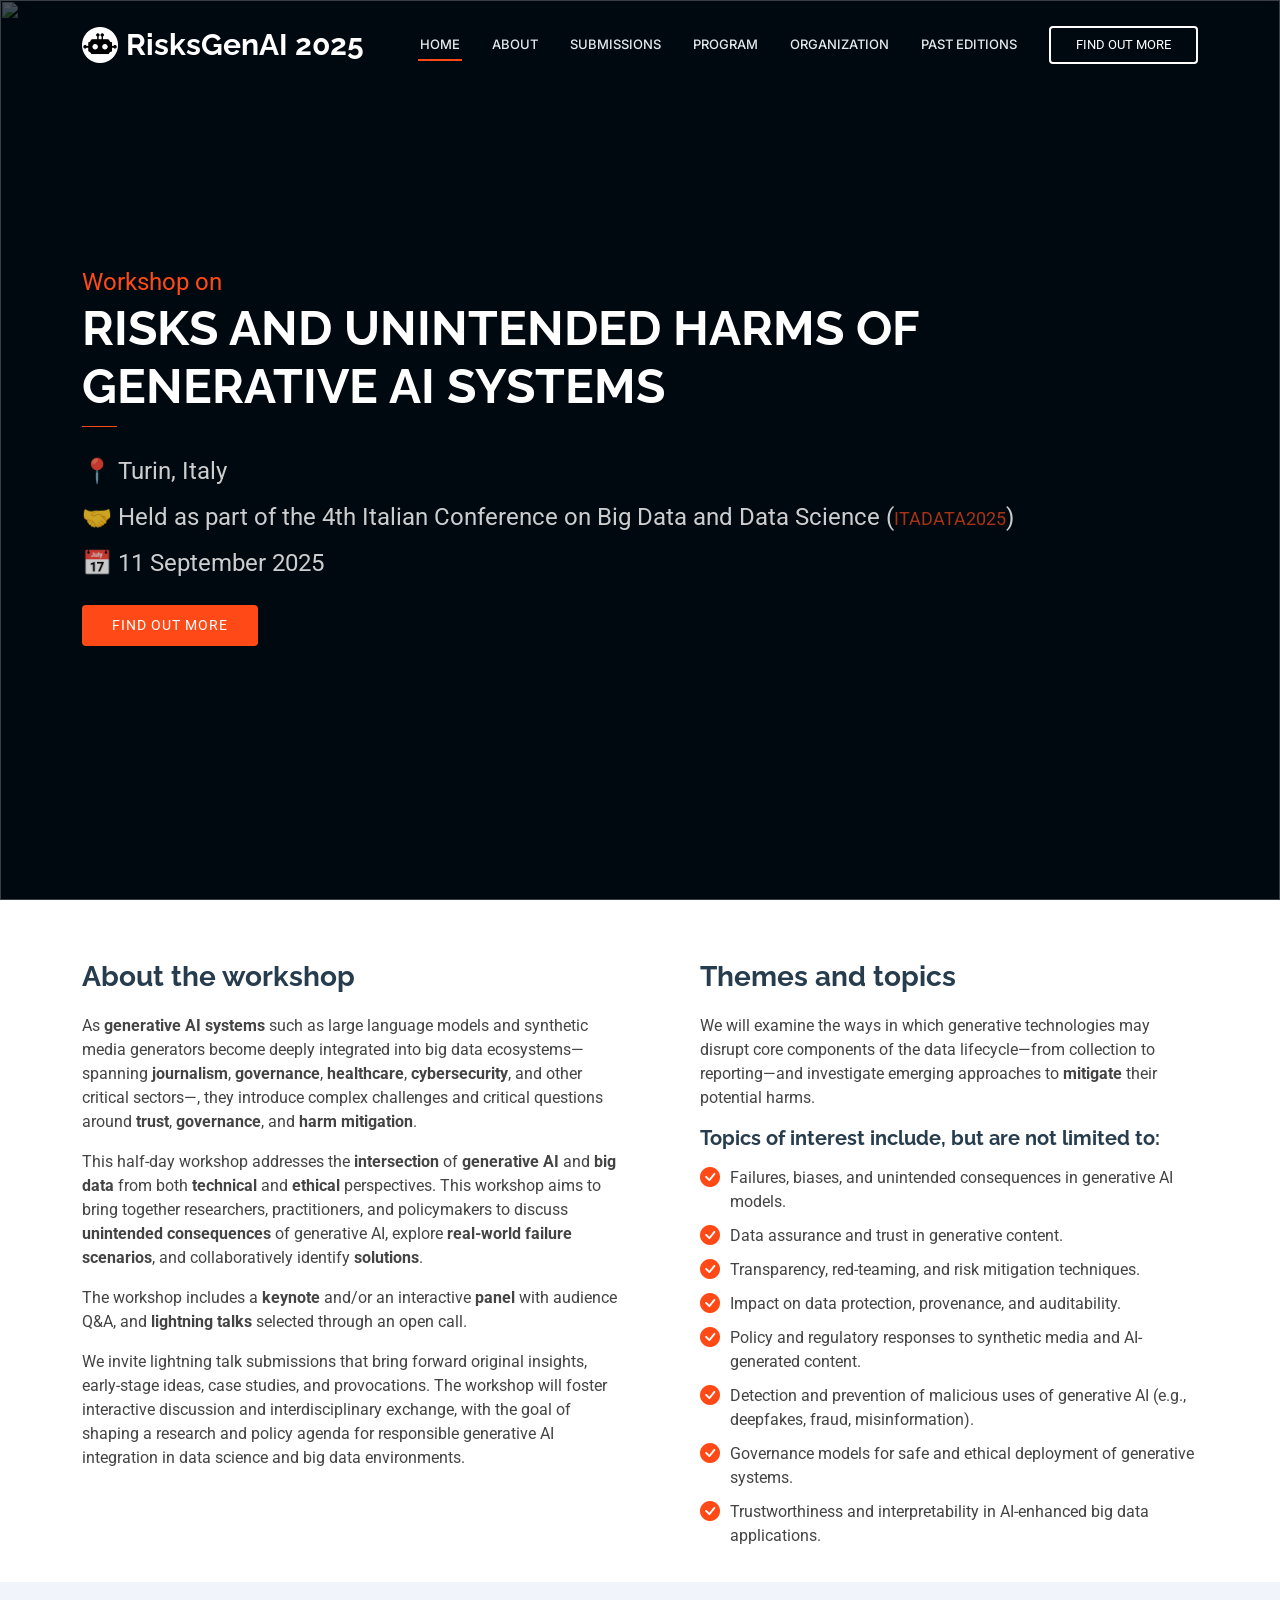
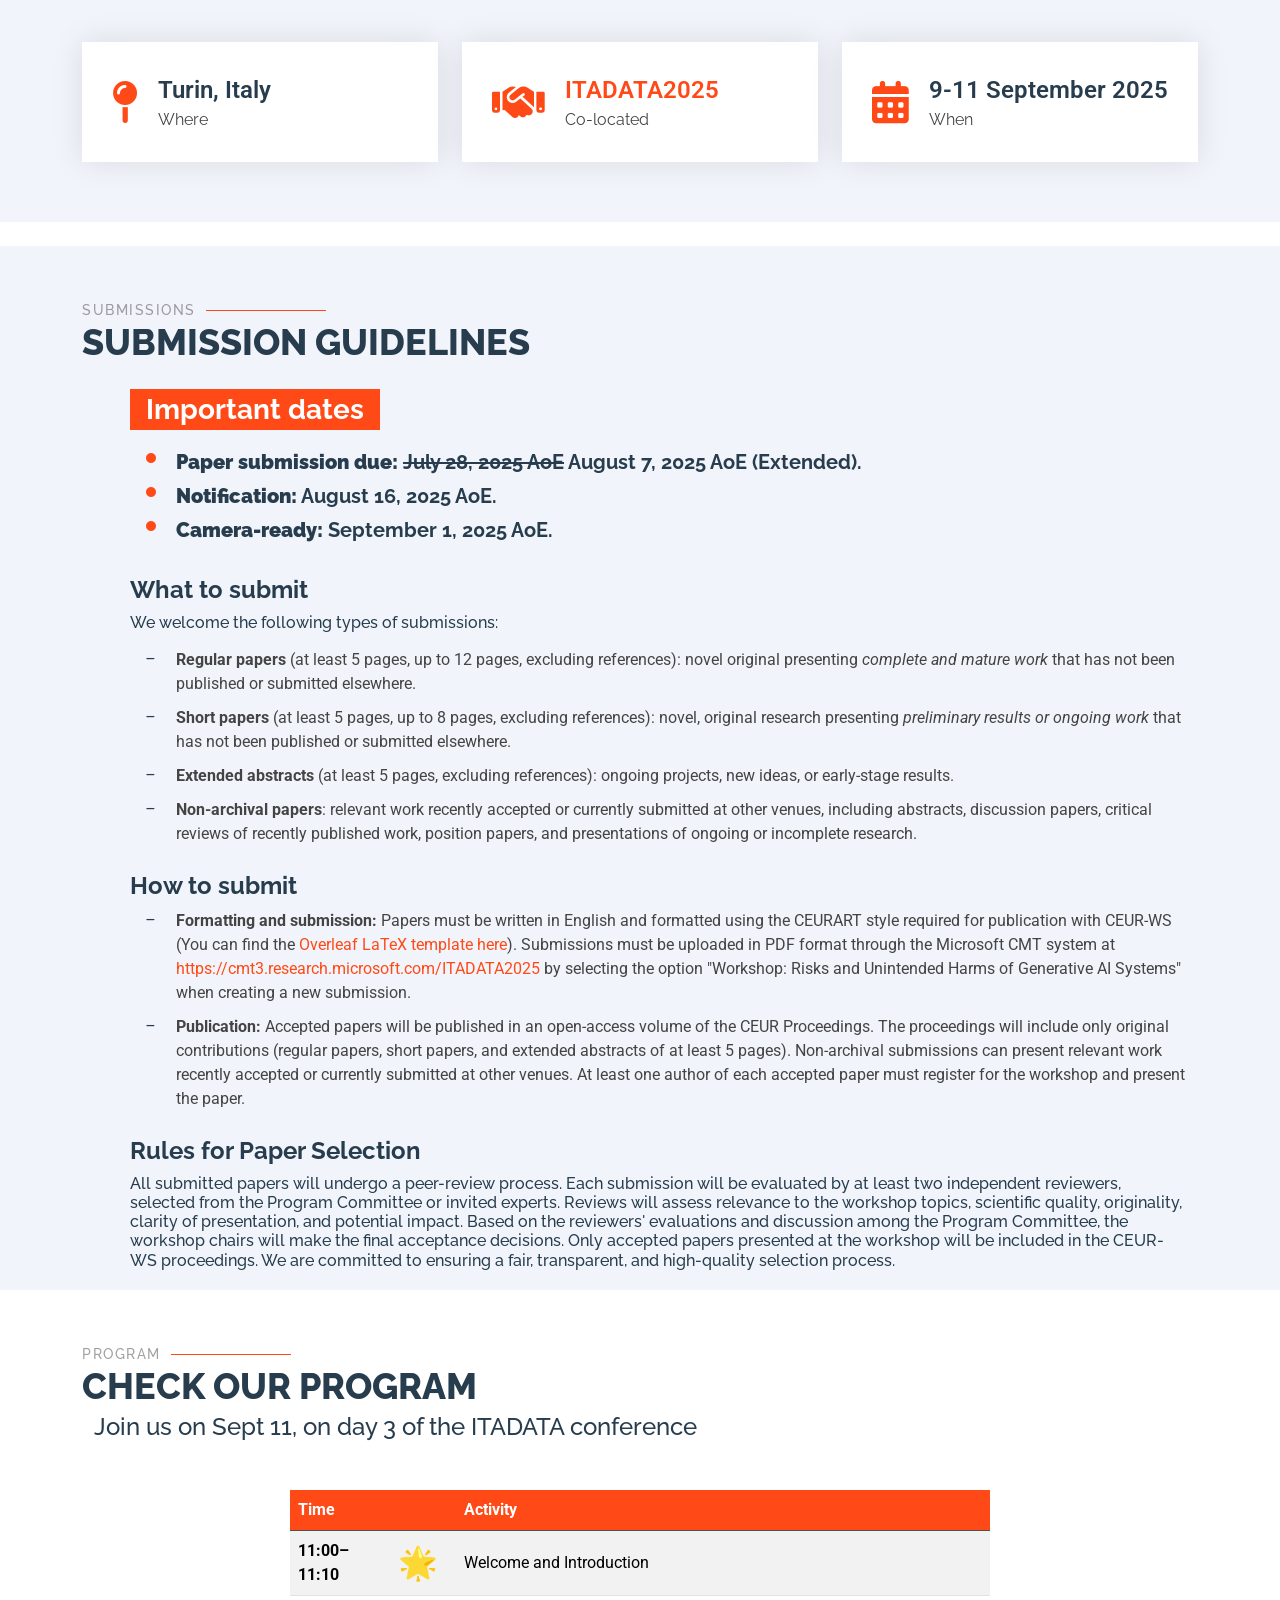
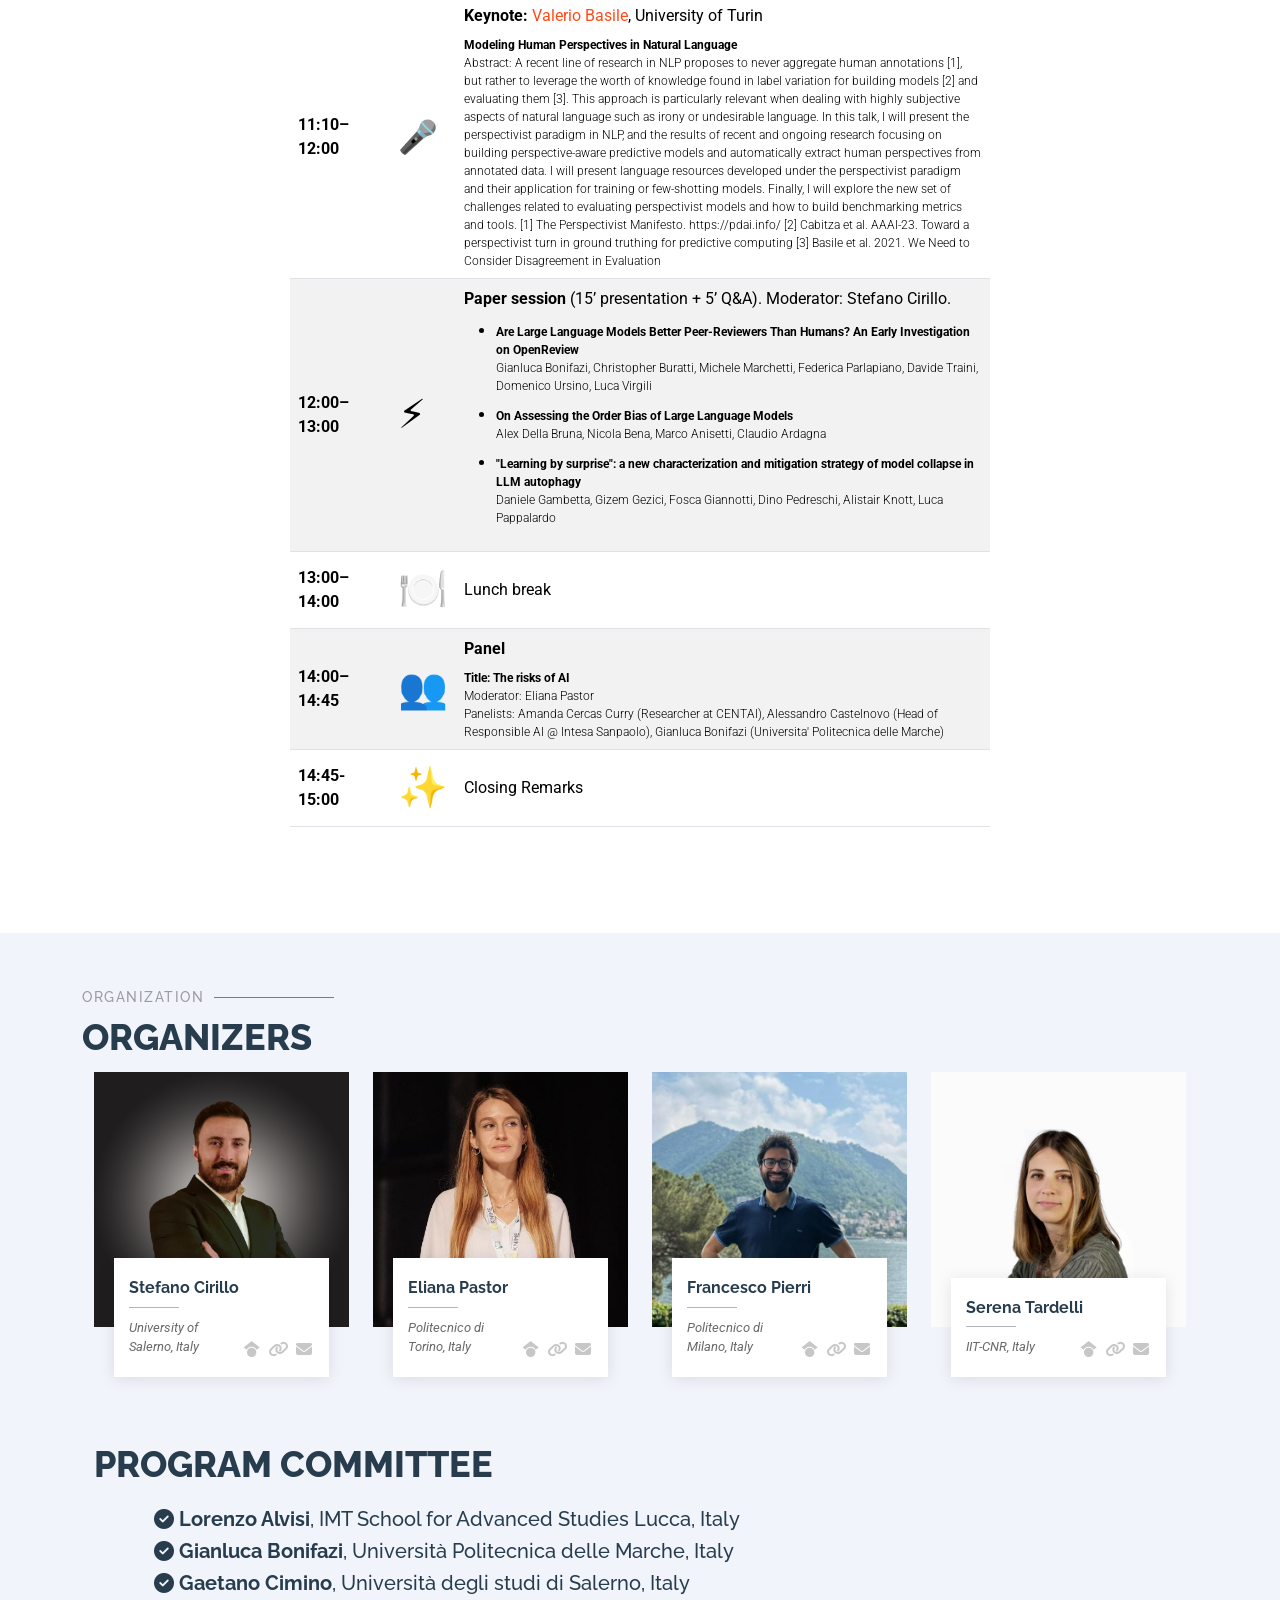
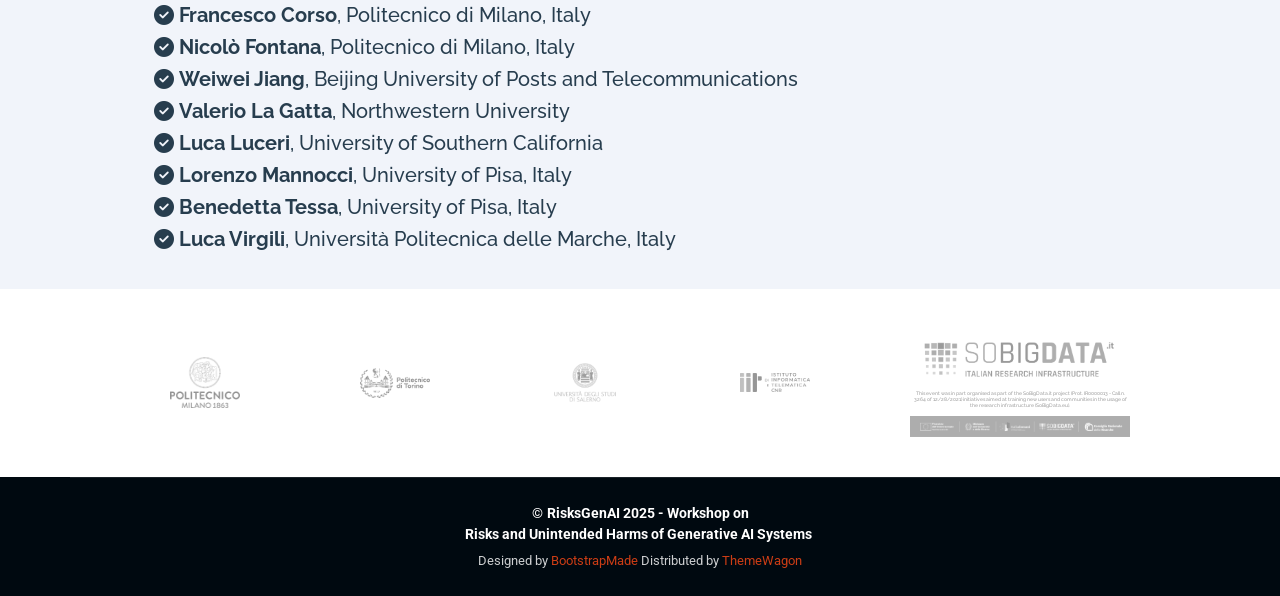
==== commit d78e0104: "Update website structure" ====
--- a/2025/index.html
+++ b/2025/index.html
@@ -9,8 +9,8 @@
   <meta name="keywords" content="">
 
   <!-- Favicons -->
-  <link href="assets/img/favicon.png" rel="icon">
-  <link href="assets/img/apple-touch-icon.png" rel="apple-touch-icon">
+  <link href="../assets/img/favicon.png" rel="icon">
+  <link href="../assets/img/apple-touch-icon.png" rel="apple-touch-icon">
 
   <!-- Fonts -->
   <link href="https://fonts.googleapis.com" rel="preconnect">
@@ -20,14 +20,14 @@
     rel="stylesheet">
 
   <!-- Vendor CSS Files -->
-  <link href="assets/vendor/bootstrap/css/bootstrap.min.css" rel="stylesheet">
-  <link href="assets/vendor/bootstrap-icons/bootstrap-icons.css" rel="stylesheet">
-  <link href="assets/vendor/aos/aos.css" rel="stylesheet">
+  <link href="../assets/vendor/bootstrap/css/bootstrap.min.css" rel="stylesheet">
+  <link href="../assets/vendor/bootstrap-icons/bootstrap-icons.css" rel="stylesheet">
+  <link href="../assets/vendor/aos/aos.css" rel="stylesheet">
   <link rel="stylesheet" href="https://cdnjs.cloudflare.com/ajax/libs/font-awesome/6.5.2/css/all.min.css" />
 
 
   <!-- Main CSS File -->
-  <link href="assets/css/main.css" rel="stylesheet">
+  <link href="../assets/css/main.css" rel="stylesheet">
 
 </head>
 
@@ -37,7 +37,7 @@
     <div class="container-fluid container-xl position-relative d-flex align-items-center">
 
       <a href="index.html" class="logo d-flex align-items-center me-auto">
-        <img src="assets/img/logo.png" alt="logo">
+        <img src="../assets/img/logo.png" alt="logo">
         <h1 class="sitename">RisksGenAI 2025</h1>
       </a>
 
@@ -48,6 +48,7 @@
           <li><a href="#submissions">Submissions</a></li>
           <li><a href="#program">Program</a></li>
           <li><a href="#organization">Organization</a></li>
+          <li><a href="../index.html">Past editions</a></li>
         </ul>
         <i class="mobile-nav-toggle d-xl-none bi bi-list"></i>
       </nav>
@@ -62,7 +63,7 @@
     <!-- Hero Section -->
     <section id="hero" class="hero section dark-background">
 
-      <img src="assets/img/turin-pic.png" alt="" data-aos="fade-in"> <!--assets/img/hero-bg.jpg 273D4E ff49178f-->
+      <img src="../assets/img/location/turin-pic.png" alt="" data-aos="fade-in"> <!--assets/img/hero-bg.jpg 273D4E ff49178f-->
 
       <div class="container d-flex flex-column align-items-left">
         <p data-aos="fade-up" data-aos-delay="100" style="color: #ff4a17;">Workshop on</p>
@@ -70,7 +71,7 @@
         <p data-aos="fade-up" data-aos-delay="100" class="line mb-3"></p>
         <p data-aos="fade-up" data-aos-delay="200">📍 Turin, Italy </p>
         <p data-aos="fade-up" data-aos-delay="200">🤝 Held as part of the 4th Italian Conference on Big Data and Data
-          Science (<a href="https://www.itadata.it/" target="_blank" rel="noopener noreferrer"
+          Science (<a href="https://www.itadata.it/2025/index.html" target="_blank" rel="noopener noreferrer"
             style="font-size: 18px; color: #ff4917a7">ITADATA2025</a>)</p>
         <p data-aos="fade-up" data-aos-delay="200">📅 11 September 2025</p>
         <div class="d-flex mt-4" data-aos="fade-up" data-aos-delay="300">
@@ -86,7 +87,7 @@
       <div class="container">
 
         <div class="row gy-4">
-          <div class="col-lg-6" data-aos="fade-up" data-aos-duration="550" data-aos-delay="50">
+          <div class="col-lg-6" data-aos="fade-up" data-aos-duration="10" data-aos-delay="10">
             <h3>About the workshop</h3>
             <p>As <strong>generative AI systems</strong> such as large language models and synthetic media generators
               become deeply
@@ -175,7 +176,7 @@
             <div class="stats-item d-flex align-items-center w-100 h-100">
               <i class="fa-solid fa-handshake color-blue flex-shrink-0"></i>
               <div>
-                <span class="fs-4"><a href="https://www.itadata.it/" target="_blank"
+                <span class="fs-4"><a href="https://www.itadata.it/2025/index.html" target="_blank"
                     rel="noopener noreferrer">ITADATA2025</a></span>
                 <p>Co-located</p>
               </div>
@@ -205,7 +206,7 @@
     <section id="submissions" class="about section pb-0 light-background mt-4">
 
       <!-- Section Title -->
-      <div class="container section-title pb-1" data-aos="fade-up">
+      <div class="container section-title pb-1" data-aos="fade-up" data-aos-duration="10" data-aos-delay="10">
         <h2>Submissions</h2>
         <p class="mb-4">SUBMISSION GUIDELINES</p>
 
@@ -409,7 +410,7 @@
 
             <div class="col-lg-3 col-md-6 col-sm-6" data-aos="fade-up" data-aos-delay="50">
               <div class="member">
-                <div class="pic"><img src="assets/img/team/team-sc.png" class="img-fluid" alt=""></div>
+                <div class="pic"><img src="../assets/img/team/team-sc.png" class="img-fluid" alt=""></div>
                 <div class="member-info">
                   <h4>Stefano Cirillo</h4>
                   <span class="maxw-lg-80 maxw-xxl-200">University of Salerno, Italy</span>
@@ -426,7 +427,7 @@
 
             <div class="col-lg-3 col-md-6 col-sm-6" data-aos="fade-up" data-aos-delay="50">
               <div class="member">
-                <div class="pic"><img src="assets/img/team/team-ep.jpeg" class="img-fluid" alt=""></div>
+                <div class="pic"><img src="../assets/img/team/team-ep.jpeg" class="img-fluid" alt=""></div>
                 <div class="member-info">
                   <h4>Eliana Pastor</h4>
                   <span class="maxw-lg-80 maxw-xxl-200">Politecnico di Torino, Italy</span>
@@ -443,7 +444,7 @@
 
             <div class="col-lg-3 col-md-6 col-sm-6" data-aos="fade-up" data-aos-delay="100">
               <div class="member">
-                <div class="pic"><img src="assets/img/team/team-fp.png" class="img-fluid" alt=""></div>
+                <div class="pic"><img src="../assets/img/team/team-fp.png" class="img-fluid" alt=""></div>
                 <div class="member-info">
                   <h4>Francesco Pierri</h4>
                   <span class="maxw-lg-80 maxw-xxl-200">Politecnico di Milano, Italy</span>
@@ -460,7 +461,7 @@
 
             <div class="col-lg-3 col-md-6 col-sm-6" data-aos="fade-up" data-aos-delay="200">
               <div class="member">
-                <div class="pic"><img src="assets/img/team/team-st.png" class="img-fluid" alt=""></div>
+                <div class="pic"><img src="../assets/img/team/team-st.png" class="img-fluid" alt=""></div>
                 <div class="member-info">
                   <h4>Serena Tardelli</h4>
                   <span class="maxw-lg-80 maxw-xxl-200">IIT-CNR, Italy</span>
@@ -553,28 +554,28 @@
         <div class="row gy-4 justify-content-center text-center">
 
           <div class="col-xl-2 col-md-4 col-sm-6 col-lg-4 col-6 client-logo">
-            <img src="assets/img/ack/polimi.png" class="img-fluid" alt="">
+            <img src="../assets/img/ack/polimi.png" class="img-fluid" alt="">
           </div><!-- End Client Item -->
 
           <div class="col-xl-2 col-md-4 col-sm-6 col-lg-4 col-6 client-logo">
-            <img src="assets/img/ack/polito.png" class="img-fluid" alt="">
+            <img src="../assets/img/ack/polito.png" class="img-fluid" alt="">
           </div><!-- End Client Item -->
 
           <div class="col-xl-2 col-md-4 col-sm-6 col-lg-4 col-6 client-logo">
-            <img src="assets/img/ack/unisa.png" class="img-fluid" alt="">
+            <img src="../assets/img/ack/unisa.png" class="img-fluid" alt="">
           </div><!-- End Client Item -->
 
           <div class="col-xl-2 col-md-4 col-sm-6 col-lg-4 col-6 client-logo">
-            <img src="assets/img/ack/iit.png" class="img-fluid" alt="">
+            <img src="../assets/img/ack/iit.png" class="img-fluid" alt="">
           </div><!-- End Client Item -->
 
           <div class="col-xl-2 col-md-4 col-sm-6 col-lg-4 col-6 ack">
-            <img src="assets/img/ack/sbdit.png" class="img-fluid" alt="">
+            <img src="../assets/img/ack/sbdit.png" class="img-fluid" alt="">
             <h6 style="font-size: 5px; ">This event was in part organised as part of the SoBigData.it project (Prot.
               IR0000013 - Call n. 3264 of
               12/28/2021) initiatives aimed at training new users and communities in the usage of the research
               infrastructure (SoBigData.eu).</h6>
-            <img src="assets/img/ack/sbdit-banner.png" class="img-fluid" alt="">
+            <img src="../assets/img/ack/sbdit-banner.png" class="img-fluid" alt="">
           </div><!-- End Client Item -->
 
 
@@ -609,11 +610,11 @@
   <div id="preloader"></div>
 
   <!-- Vendor JS Files -->
-  <script src="assets/vendor/bootstrap/js/bootstrap.bundle.min.js"></script>
-  <script src="assets/vendor/aos/aos.js"></script>
+  <script src="../assets/vendor/bootstrap/js/bootstrap.bundle.min.js"></script>
+  <script src="../assets/vendor/aos/aos.js"></script>
 
   <!-- Main JS File -->
-  <script src="assets/js/main.js"></script>
+  <script src="../assets/js/main.js"></script>
 
 </body>
 
--- a/assets/css/main.css
+++ b/assets/css/main.css
@@ -0,0 +1,1939 @@
+/**
+* Template Name: Dewi
+* Template URL: https://bootstrapmade.com/dewi-free-multi-purpose-html-template/
+* Updated: Aug 07 2024 with Bootstrap v5.3.3
+* Author: BootstrapMade.com
+* License: https://bootstrapmade.com/license/
+*/
+
+/*--------------------------------------------------------------
+# Font & Color Variables
+# Help: https://bootstrapmade.com/color-system/
+--------------------------------------------------------------*/
+/* Fonts */
+:root {
+  --default-font: "Roboto",  system-ui, -apple-system, "Segoe UI", Roboto, "Helvetica Neue", Arial, "Noto Sans", "Liberation Sans", sans-serif, "Apple Color Emoji", "Segoe UI Emoji", "Segoe UI Symbol", "Noto Color Emoji";
+  --heading-font: "Raleway",  sans-serif;
+  --nav-font: "Inter",  sans-serif;
+}
+
+/* Global Colors - The following color variables are used throughout the website. Updating them here will change the color scheme of the entire website */
+:root { 
+  --background-color: #ffffff; /* Background color for the entire website, including individual sections */
+  --default-color: #444444; /* Default color used for the majority of the text content across the entire website */
+  --heading-color: #273d4e; /* Color for headings, subheadings and title throughout the website */
+  --accent-color: #ff4a17; /* Accent color that represents your brand on the website. It's used for buttons, links, and other elements that need to stand out */
+  --surface-color: #ffffff; /* The surface color is used as a background of boxed elements within sections, such as cards, icon boxes, or other elements that require a visual separation from the global background. */
+  --contrast-color: #ffffff; /* Contrast color for text, ensuring readability against backgrounds of accent, heading, or default colors. */
+}
+
+/* Nav Menu Colors - The following color variables are used specifically for the navigation menu. They are separate from the global colors to allow for more customization options */
+:root {
+  --nav-color: #e5eaee;  /* The default color of the main navmenu links */
+  --nav-hover-color: #ff4a17; /* Applied to main navmenu links when they are hovered over or active */
+  --nav-mobile-background-color: #ffffff; /* Used as the background color for mobile navigation menu */
+  --nav-dropdown-background-color: #ffffff; /* Used as the background color for dropdown items that appear when hovering over primary navigation items */
+  --nav-dropdown-color: #444444; /* Used for navigation links of the dropdown items in the navigation menu. */
+  --nav-dropdown-hover-color: #ff4a17; /* Similar to --nav-hover-color, this color is applied to dropdown navigation links when they are hovered over. */
+}
+
+/* Color Presets - These classes override global colors when applied to any section or element, providing reuse of the sam color scheme. */
+
+.light-background {
+  --background-color: #f1f4fa;
+  --surface-color: #ffffff;
+}
+
+.dark-background {
+  --background-color: #000910;
+  --default-color: #ffffff;
+  --heading-color: #ffffff;
+  --surface-color: #28323a;
+  --contrast-color: #ffffff;
+}
+
+/* Smooth scroll */
+:root {
+  scroll-behavior: smooth;
+}
+
+/*--------------------------------------------------------------
+# General Styling & Shared Classes
+--------------------------------------------------------------*/
+body {
+  color: var(--default-color);
+  background-color: var(--background-color);
+  font-family: var(--default-font);
+}
+
+a {
+  color: var(--accent-color);
+  text-decoration: none;
+  transition: 0.3s;
+}
+
+a:hover {
+  color: color-mix(in srgb, var(--accent-color), transparent 25%);
+  text-decoration: none;
+}
+
+h1,
+h2,
+h3,
+h4,
+h5,
+h6 {
+  color: var(--heading-color);
+  font-family: var(--heading-font);
+}
+
+/* PHP Email Form Messages
+------------------------------*/
+.php-email-form .error-message {
+  display: none;
+  background: #df1529;
+  color: #ffffff;
+  text-align: left;
+  padding: 15px;
+  margin-bottom: 24px;
+  font-weight: 600;
+}
+
+.php-email-form .sent-message {
+  display: none;
+  color: #ffffff;
+  background: #059652;
+  text-align: center;
+  padding: 15px;
+  margin-bottom: 24px;
+  font-weight: 600;
+}
+
+.php-email-form .loading {
+  display: none;
+  background: var(--surface-color);
+  text-align: center;
+  padding: 15px;
+  margin-bottom: 24px;
+}
+
+.php-email-form .loading:before {
+  content: "";
+  display: inline-block;
+  border-radius: 50%;
+  width: 24px;
+  height: 24px;
+  margin: 0 10px -6px 0;
+  border: 3px solid var(--accent-color);
+  border-top-color: var(--surface-color);
+  animation: php-email-form-loading 1s linear infinite;
+}
+
+@keyframes php-email-form-loading {
+  0% {
+    transform: rotate(0deg);
+  }
+
+  100% {
+    transform: rotate(360deg);
+  }
+}
+
+/* Pulsating Play Button
+------------------------------*/
+.pulsating-play-btn {
+  width: 94px;
+  height: 94px;
+  background: radial-gradient(var(--accent-color) 50%, color-mix(in srgb, var(--accent-color), transparent 75%) 52%);
+  border-radius: 50%;
+  display: block;
+  position: relative;
+  overflow: hidden;
+}
+
+.pulsating-play-btn:before {
+  content: "";
+  position: absolute;
+  width: 120px;
+  height: 120px;
+  animation-delay: 0s;
+  animation: pulsate-play-btn 2s;
+  animation-direction: forwards;
+  animation-iteration-count: infinite;
+  animation-timing-function: steps;
+  opacity: 1;
+  border-radius: 50%;
+  border: 5px solid color-mix(in srgb, var(--accent-color), transparent 30%);
+  top: -15%;
+  left: -15%;
+  background: rgba(198, 16, 0, 0);
+}
+
+.pulsating-play-btn:after {
+  content: "";
+  position: absolute;
+  left: 50%;
+  top: 50%;
+  transform: translateX(-40%) translateY(-50%);
+  width: 0;
+  height: 0;
+  border-top: 10px solid transparent;
+  border-bottom: 10px solid transparent;
+  border-left: 15px solid #fff;
+  z-index: 100;
+  transition: all 400ms cubic-bezier(0.55, 0.055, 0.675, 0.19);
+}
+
+.pulsating-play-btn:hover:before {
+  content: "";
+  position: absolute;
+  left: 50%;
+  top: 50%;
+  transform: translateX(-40%) translateY(-50%);
+  width: 0;
+  height: 0;
+  border: none;
+  border-top: 10px solid transparent;
+  border-bottom: 10px solid transparent;
+  border-left: 15px solid #fff;
+  z-index: 200;
+  animation: none;
+  border-radius: 0;
+}
+
+.pulsating-play-btn:hover:after {
+  border-left: 15px solid var(--accent-color);
+  transform: scale(20);
+}
+
+@keyframes pulsate-play-btn {
+  0% {
+    transform: scale(0.6, 0.6);
+    opacity: 1;
+  }
+
+  100% {
+    transform: scale(1, 1);
+    opacity: 0;
+  }
+}
+
+/*--------------------------------------------------------------
+# Global Header
+--------------------------------------------------------------*/
+.header {
+  --background-color: rgba(0, 0, 0, 0);
+  --default-color: #ffffff;
+  --heading-color: #ffffff;
+  color: var(--default-color);
+  background-color: var(--background-color);
+  padding: 20px 0;
+  transition: all 0.5s;
+  z-index: 997;
+}
+
+.header .logo {
+  line-height: 1;
+}
+
+.header .logo img {
+  max-height: 36px;
+  margin-right: 8px;
+}
+
+.header .logo h1 {
+  font-size: 30px;
+  margin: 0;
+  font-weight: 700;
+  color: var(--heading-color);
+}
+
+.header .cta-btn,
+.header .cta-btn:focus {
+  color: var(--contrast-color);
+  font-size: 13px;
+  padding: 7px 25px;
+  margin: 0 0 0 30px;
+  border-radius: 4px;
+  transition: 0.3s;
+  text-transform: uppercase;
+  border: 2px solid var(--contrast-color);
+}
+
+.header .cta-btn:hover,
+.header .cta-btn:focus:hover {
+  color: var(--contrast-color);
+  background: var(--accent-color);
+  border-color: var(--accent-color);
+}
+
+@media (max-width: 784px) { /* change this for nav 964 */
+  .header .logo {
+    order: 1;
+  }
+
+  .header .cta-btn {
+    order: 2;
+    margin: 0 15px 0 0;
+    padding: 6px 15px;
+  }
+
+  .header .navmenu {
+    order: 3;
+  }
+}
+
+.scrolled .header {
+  box-shadow: 0px 0 18px rgba(0, 0, 0, 0.1);
+}
+
+/* Global Header on Scroll
+------------------------------*/
+.scrolled .header {
+  --background-color: rgba(21, 34, 43, 0.85);
+}
+
+/*--------------------------------------------------------------
+# Navigation Menu
+--------------------------------------------------------------*/
+
+/* Layout Desktop 1200px per allineamento corretto 965 */
+@media (min-width: 785px) { /* change this for nav */
+  .header-container {
+    display: flex;
+    align-items: center;
+    justify-content: space-between;
+  }
+
+  .mobile-nav-toggle {
+    display: none;
+  }
+
+  .navmenu {
+    padding: 0;
+  }
+
+  .navmenu ul {
+    margin: 0;
+    padding: 0;
+    display: flex;
+    list-style: none;
+    align-items: center;
+  }
+
+  .navmenu li {
+    position: relative;
+  }
+
+  .navmenu > ul > li {
+    white-space: nowrap;
+    padding: 15px 14px;
+  }
+
+  .navmenu > ul > li:last-child {
+    padding-right: 0;
+  }
+
+  .navmenu a,
+  .navmenu a:focus {
+    color: var(--nav-color);
+    font-size: 13px;
+    padding: 0 2px;
+    font-family: var(--nav-font);
+    font-weight: 500;
+    display: flex;
+    align-items: center;
+    justify-content: space-between;
+    white-space: nowrap;
+    transition: 0.3s;
+    position: relative;
+    text-transform: uppercase;
+  }
+
+  .navmenu a i,
+  .navmenu a:focus i {
+    font-size: 12px;
+    line-height: 0;
+    margin-left: 5px;
+    transition: 0.3s;
+  }
+
+  .navmenu > ul > li > a:before {
+    content: "";
+    position: absolute;
+    height: 2px;
+    bottom: -6px;
+    left: 0;
+    background-color: var(--nav-hover-color);
+    visibility: hidden;
+    width: 0px;
+    transition: all 0.3s ease-in-out 0s;
+  }
+
+  .navmenu a:hover:before,
+  .navmenu li:hover > a:before,
+  .navmenu .active:before {
+    visibility: visible;
+    width: 100%;
+  }
+
+  .navmenu li:hover > a,
+  .navmenu .active,
+  .navmenu .active:focus {
+    color: color-mix(in srgb, var(--nav-color) 90%, white 15%);
+  }
+
+  .navmenu .dropdown ul {
+    margin: 0;
+    padding: 10px 0;
+    background: var(--nav-dropdown-background-color);
+    display: block;
+    position: absolute;
+    visibility: hidden;
+    left: 14px;
+    top: 130%;
+    opacity: 0;
+    transition: 0.3s;
+    border-radius: 4px;
+    z-index: 99;
+    box-shadow: 0px 0px 30px rgba(0, 0, 0, 0.1);
+  }
+
+  .navmenu .dropdown ul li {
+    min-width: 100px;
+  }
+
+  .navmenu .dropdown ul a {
+    padding: 10px 20px;
+    font-size: 15px;
+    text-transform: none;
+    color: var(--nav-dropdown-color);
+  }
+
+  .navmenu .dropdown ul a i {
+    font-size: 12px;
+  }
+
+  .navmenu .dropdown ul a:hover,
+  .navmenu .dropdown ul .active:hover,
+  .navmenu .dropdown ul li:hover > a {
+    color: var(--nav-dropdown-hover-color);
+  }
+
+  .navmenu .dropdown:hover > ul {
+    opacity: 1;
+    top: 100%;
+    visibility: visible;
+  }
+
+  .navmenu .dropdown .dropdown ul {
+    top: 0;
+    left: -90%;
+    visibility: hidden;
+  }
+
+  .navmenu .dropdown .dropdown:hover > ul {
+    opacity: 1;
+    top: 0;
+    left: -100%;
+    visibility: visible;
+  }
+}
+
+/* Mobile Navigation 1000px */
+@media (max-width: 784px) { /* change this for nav */
+  .mobile-nav-toggle {
+    color: var(--nav-color);
+    font-size: 28px;
+    line-height: 0;
+    margin-right: 10px;
+    cursor: pointer;
+    transition: color 0.3s;
+  }
+
+  .navmenu {
+    padding: 0;
+    z-index: 9997;
+  }
+
+  .navmenu ul {
+    display: none;
+    list-style: none;
+    position: absolute;
+    inset: 60px 20px 20px 20px;
+    padding: 10px 0;
+    margin: 0;
+    border-radius: 6px;
+    background-color: var(--nav-mobile-background-color);
+    border: 1px solid color-mix(in srgb, var(--default-color), transparent 90%);
+    box-shadow: none;
+    overflow-y: auto;
+    transition: 0.3s;
+    z-index: 9998;
+  }
+
+  .navmenu a,
+  .navmenu a:focus {
+    color: var(--nav-dropdown-color);
+    padding: 10px 20px;
+    font-family: var(--nav-font);
+    font-size: 17px;
+    font-weight: 500;
+    display: flex;
+    align-items: center;
+    justify-content: space-between;
+    white-space: nowrap;
+    transition: 0.3s;
+  }
+
+  .navmenu a i,
+  .navmenu a:focus i {
+    font-size: 12px;
+    line-height: 0;
+    margin-left: 5px;
+    width: 30px;
+    height: 30px;
+    display: flex;
+    align-items: center;
+    justify-content: center;
+    border-radius: 50%;
+    transition: 0.3s;
+    background-color: color-mix(in srgb, var(--accent-color), transparent 90%);
+  }
+
+  .navmenu a i:hover,
+  .navmenu a:focus i:hover {
+    background-color: var(--accent-color);
+    color: var(--contrast-color);
+  }
+
+  .navmenu a:hover,
+  .navmenu .active,
+  .navmenu .active:focus {
+    color: var(--nav-dropdown-hover-color);
+  }
+
+  .navmenu .active i,
+  .navmenu .active:focus i {
+    background-color: var(--accent-color);
+    color: var(--contrast-color);
+    transform: rotate(180deg);
+  }
+
+  .navmenu .dropdown ul {
+    position: static;
+    display: none;
+    z-index: 99;
+    padding: 10px 0;
+    margin: 10px 20px;
+    background-color: var(--nav-dropdown-background-color);
+    transition: all 0.5s ease-in-out;
+  }
+
+  .navmenu .dropdown ul ul {
+    background-color: rgba(33, 37, 41, 0.1);
+  }
+
+  .navmenu .dropdown > .dropdown-active {
+    display: block;
+    background-color: rgba(33, 37, 41, 0.03);
+  }
+
+  .mobile-nav-active {
+    overflow: hidden;
+  }
+
+  .mobile-nav-active .mobile-nav-toggle {
+    color: #fff;
+    position: absolute;
+    font-size: 32px;
+    top: 15px;
+    right: 15px;
+    margin-right: 0;
+    z-index: 9999;
+  }
+
+  .mobile-nav-active .navmenu {
+    position: fixed;
+    overflow: hidden;
+    inset: 0;
+    background: rgba(33, 37, 41, 0.8);
+    transition: 0.3s;
+  }
+
+  .mobile-nav-active .navmenu > ul {
+    display: block;
+  }
+}
+
+
+/*--------------------------------------------------------------
+# Global Footer
+--------------------------------------------------------------*/
+.footer {
+  color: var(--default-color);
+  background-color: var(--background-color);
+  font-size: 14px;
+  position: relative;
+}
+
+.footer .footer-top {
+  padding-top: 50px;
+  border-top: 1px solid color-mix(in srgb, var(--default-color), transparent 90%);
+}
+
+.footer .footer-about .logo {
+  line-height: 1;
+  margin-bottom: 25px;
+}
+
+.footer .footer-about .logo img {
+  max-height: 40px;
+  margin-right: 6px;
+}
+
+.footer .footer-about .logo span {
+  font-size: 26px;
+  font-weight: 700;
+  letter-spacing: 1px;
+  font-family: var(--heading-font);
+  color: var(--heading-color);
+}
+
+.footer .footer-about p {
+  font-size: 14px;
+  font-family: var(--heading-font);
+}
+
+.footer .social-links a {
+  display: flex;
+  align-items: center;
+  justify-content: center;
+  width: 40px;
+  height: 40px;
+  border-radius: 50%;
+  border: 1px solid color-mix(in srgb, var(--default-color), transparent 50%);
+  font-size: 16px;
+  color: color-mix(in srgb, var(--default-color), transparent 30%);
+  margin-right: 10px;
+  transition: 0.3s;
+}
+
+.footer .social-links a:hover {
+  color: var(--accent-color);
+  border-color: var(--accent-color);
+}
+
+.footer h4 {
+  font-size: 16px;
+  font-weight: bold;
+  position: relative;
+  padding-bottom: 12px;
+}
+
+.footer .footer-links {
+  margin-bottom: 30px;
+}
+
+.footer .footer-links ul {
+  list-style: none;
+  padding: 0;
+  margin: 0;
+}
+
+.footer .footer-links ul i {
+  padding-right: 3px;
+  font-size: 13px;
+  line-height: 0;
+  color: var(--accent-color);
+}
+
+.footer .footer-links ul li {
+  padding: 10px 0;
+  display: flex;
+  align-items: center;
+}
+
+.footer .footer-links ul li:first-child {
+  padding-top: 0;
+}
+
+.footer .footer-links ul a {
+  color: color-mix(in srgb, var(--default-color), transparent 30%);
+  display: inline-block;
+  line-height: 1;
+}
+
+.footer .footer-links ul a:hover {
+  color: var(--accent-color);
+}
+
+.footer .footer-contact p {
+  margin-bottom: 5px;
+}
+
+.footer .footer-newsletter .newsletter-form {
+  margin-top: 30px;
+  margin-bottom: 15px;
+  padding: 6px 8px;
+  position: relative;
+  border-radius: 4px;
+  border: 1px solid color-mix(in srgb, var(--default-color), transparent 80%);
+  display: flex;
+  background-color: var(--background-color);
+  transition: 0.3s;
+}
+
+.footer .footer-newsletter .newsletter-form:focus-within {
+  border-color: var(--accent-color);
+}
+
+.footer .footer-newsletter .newsletter-form input[type=email] {
+  border: 0;
+  padding: 4px;
+  width: 100%;
+  background-color: var(--background-color);
+  color: var(--default-color);
+}
+
+.footer .footer-newsletter .newsletter-form input[type=email]:focus-visible {
+  outline: none;
+}
+
+.footer .footer-newsletter .newsletter-form input[type=submit] {
+  border: 0;
+  font-size: 16px;
+  padding: 0 20px;
+  margin: -7px -8px -7px 0;
+  background: var(--accent-color);
+  color: var(--contrast-color);
+  transition: 0.3s;
+  border-radius: 0 4px 4px 0;
+}
+
+.footer .footer-newsletter .newsletter-form input[type=submit]:hover {
+  background: color-mix(in srgb, var(--accent-color), transparent 20%);
+}
+
+.footer .copyright {
+  padding: 25px 0;
+  border-top: 1px solid color-mix(in srgb, var(--default-color), transparent 90%);
+}
+
+.footer .copyright p {
+  margin-bottom: 0;
+}
+
+.footer .credits {
+  margin-top: 6px;
+  font-size: 13px;
+  opacity: 0.8;
+}
+
+/*--------------------------------------------------------------
+# Preloader
+--------------------------------------------------------------*/
+#preloader {
+  position: fixed;
+  inset: 0;
+  z-index: 999999;
+  overflow: hidden;
+  background: var(--background-color);
+  transition: all 0.6s ease-out;
+}
+
+#preloader:before {
+  content: "";
+  position: fixed;
+  top: calc(50% - 30px);
+  left: calc(50% - 30px);
+  border: 6px solid #ffffff;
+  border-color: var(--accent-color) transparent var(--accent-color) transparent;
+  border-radius: 50%;
+  width: 60px;
+  height: 60px;
+  animation: animate-preloader 1.5s linear infinite;
+}
+
+@keyframes animate-preloader {
+  0% {
+    transform: rotate(0deg);
+  }
+
+  100% {
+    transform: rotate(360deg);
+  }
+}
+
+/*--------------------------------------------------------------
+# Scroll Top Button
+--------------------------------------------------------------*/
+.scroll-top {
+  position: fixed;
+  visibility: hidden;
+  opacity: 0;
+  right: 15px;
+  bottom: 15px;
+  z-index: 99999;
+  background-color: var(--accent-color);
+  width: 40px;
+  height: 40px;
+  border-radius: 4px;
+  transition: all 0.4s;
+}
+
+.scroll-top i {
+  font-size: 24px;
+  color: var(--contrast-color);
+  line-height: 0;
+}
+
+.scroll-top:hover {
+  background-color: color-mix(in srgb, var(--accent-color), transparent 20%);
+  color: var(--contrast-color);
+}
+
+.scroll-top.active {
+  visibility: visible;
+  opacity: 1;
+}
+
+/*--------------------------------------------------------------
+# Disable aos animation delay on mobile devices
+--------------------------------------------------------------*/
+@media screen and (max-width: 768px) {
+  [data-aos-delay] {
+    transition-delay: 0 !important;
+  }
+}
+
+/*--------------------------------------------------------------
+# Global Page Titles & Breadcrumbs
+--------------------------------------------------------------*/
+.page-title {
+  color: var(--default-color);
+  background-color: var(--background-color);
+  background-size: cover;
+  background-position: center;
+  background-repeat: no-repeat;
+  padding: 160px 0 80px 0;
+  text-align: center;
+  position: relative;
+}
+
+.page-title:before {
+  content: "";
+  background: color-mix(in srgb, var(--background-color), transparent 30%);
+  position: absolute;
+  inset: 0;
+}
+
+.page-title h1 {
+  font-size: 42px;
+  font-weight: 700;
+  margin-bottom: 10px;
+}
+
+.page-title .breadcrumbs ol {
+  display: flex;
+  flex-wrap: wrap;
+  list-style: none;
+  justify-content: center;
+  padding: 0;
+  margin: 0;
+  font-size: 16px;
+  font-weight: 400;
+}
+
+.page-title .breadcrumbs ol li+li {
+  padding-left: 10px;
+}
+
+.page-title .breadcrumbs ol li+li::before {
+  content: "/";
+  display: inline-block;
+  padding-right: 10px;
+  color: color-mix(in srgb, var(--default-color), transparent 50%);
+}
+
+/*--------------------------------------------------------------
+# Global Sections
+--------------------------------------------------------------*/
+section,
+.section {
+  color: var(--default-color);
+  background-color: var(--background-color);
+  padding: 60px 0;
+  scroll-margin-top: 90px;
+  overflow: clip;
+}
+
+@media (max-width: 1199px) {
+
+  section,
+  .section {
+    scroll-margin-top: 76px;
+  }
+}
+
+/*--------------------------------------------------------------
+# Global Section Titles
+--------------------------------------------------------------*/
+.section-title {
+  padding-bottom: 30px;
+  position: relative;
+}
+
+.section-title h2 {
+  font-size: 14px;
+  font-weight: 500;
+  padding: 0;
+  line-height: 1px;
+  margin: 0;
+  letter-spacing: 1.5px;
+  text-transform: uppercase;
+  color: color-mix(in srgb, var(--default-color), transparent 50%);
+  position: relative;
+}
+
+.line {
+  content: "";
+  width: 35px;
+  height: 1px;
+  display: inline-block;
+  background: var(--accent-color);
+  margin: 4px 10px;
+}
+
+.section-title h2::after {
+  content: "";
+  width: 120px;
+  height: 1px;
+  display: inline-block;
+  background: var(--accent-color);
+  margin: 4px 10px;
+}
+
+.section-title p {
+  color: var(--heading-color);
+  margin: 0;
+  font-size: 36px;
+  font-weight: 800;
+  text-transform: uppercase;
+  font-family: var(--heading-font);
+}
+
+.section-title .tab-text {
+  color: #000;
+  margin: 0;
+  font-size: 12px;
+  font-weight: 300;
+  text-transform: none;
+  font-family: var(--default-font);
+}
+
+@media (max-width: 768px) {
+  .section-title p {
+    font-size: 24px;
+  }
+}
+
+/*--------------------------------------------------------------
+# Hero Section
+--------------------------------------------------------------*/
+.hero {
+  width: 100%;
+  min-height: 100vh;
+  position: relative;
+  padding: 80px 0;
+  display: flex;
+  align-items: center;
+  justify-content: center;
+}
+
+@media (max-width: 480px) { /* lg 480*/
+  .hero { min-height: 90vh; }
+}
+
+.hero img {
+  position: absolute;
+  inset: 0;
+  display: block;
+  width: 100%;
+  height: 100%;
+  object-fit: cover;
+  z-index: 1;
+}
+
+.hero:before {
+  content: "";
+  background: color-mix(in srgb, var(--background-color), transparent 30%);
+  position: absolute;
+  inset: 0;
+  z-index: 2;
+}
+
+.hero .container {
+  position: relative;
+  z-index: 3;
+}
+
+.hero h2 {
+  margin: 0;
+  font-size: 48px;
+  font-weight: 700;
+  text-transform: uppercase;
+}
+
+.hero p {
+  color: color-mix(in srgb, var(--default-color), transparent 20%);
+  margin: 10px 0 0 0;
+  font-size: 24px;
+}
+
+.hero .btn-get-started {
+  background: var(--accent-color);
+  color: var(--contrast-color);
+  font-weight: 400;
+  font-size: 14px;
+  letter-spacing: 1px;
+  display: inline-block;
+  padding: 10px 30px;
+  border-radius: 4px;
+  transition: 0.3s;
+  text-transform: uppercase;
+}
+
+.hero .btn-get-started:hover {
+  background: color-mix(in srgb, var(--accent-color), transparent 20%);
+}
+
+.hero .btn-watch-video {
+  font-size: 16px;
+  transition: 0.5s;
+  margin-left: 25px;
+  font-weight: 400;
+  color: var(--default-color);
+}
+
+.hero .btn-watch-video i {
+  color: var(--accent-color);
+  font-size: 32px;
+  transition: 0.3s;
+  line-height: 0;
+  margin-right: 8px;
+}
+
+.hero .btn-watch-video:hover {
+  color: var(--accent-color);
+}
+
+.hero .btn-watch-video:hover i {
+  color: color-mix(in srgb, var(--accent-color), transparent 20%);
+}
+
+@media (max-width: 768px) {
+  .hero h2 {
+    font-size: 32px;
+  }
+
+  .hero p {
+    font-size: 18px;
+  }
+}
+
+/*--------------------------------------------------------------
+# About Section
+--------------------------------------------------------------*/
+.about h3 {
+  font-weight: 700;
+  font-size: 28px;
+  margin-bottom: 20px;
+}
+
+.about .fst-italic {
+  color: color-mix(in srgb, var(--default-color), var(--contrast-color) 50%);
+}
+
+.about .content ul {
+  list-style: none;
+  padding: 0;
+}
+
+.about .content ul li {
+  padding: 0 0 10px 30px;
+  position: relative;
+}
+
+.about .content ul i {
+  position: absolute;
+  font-size: 20px;
+  left: 0;
+  top: -3px;
+  color: var(--accent-color);
+}
+
+.about .content p:last-child {
+  margin-bottom: 0;
+}
+
+.about .pulsating-play-btn {
+  position: absolute;
+  left: calc(50% - 47px);
+  top: calc(50% - 47px);
+}
+
+/*--------------------------------------------------------------
+# Stats Section
+--------------------------------------------------------------*/
+.stats .stats-item {
+  background-color: var(--surface-color);
+  box-shadow: 0px 0 30px rgba(0, 0, 0, 0.1);
+  padding: 30px;
+}
+
+.stats .stats-item i {
+  color: var(--accent-color);
+  font-size: 42px;
+  line-height: 0;
+  margin-right: 20px;
+}
+
+.stats .stats-item span {
+  color: var(--heading-color);
+  font-size: 36px;
+  display: block;
+  font-weight: 600;
+}
+
+.stats .stats-item p {
+  padding: 0;
+  margin: 0;
+  font-family: var(--heading-font);
+  font-size: 16px;
+}
+
+/*--------------------------------------------------------------
+# Services Section
+--------------------------------------------------------------*/
+.services .img {
+  border-radius: 8px;
+  overflow: hidden;
+}
+
+.services .img img {
+  transition: 0.6s;
+}
+
+.services .details {
+  background: color-mix(in srgb, var(--surface-color), transparent 5%);
+  padding: 50px 30px;
+  margin: -100px 30px 0 30px;
+  transition: all ease-in-out 0.3s;
+  position: relative;
+  text-align: center;
+  border-radius: 8px;
+  box-shadow: 0px 0 25px rgba(0, 0, 0, 0.1);
+}
+
+.services .details .icon {
+  margin: 0;
+  width: 72px;
+  height: 72px;
+  background: var(--accent-color);
+  color: var(--contrast-color);
+  border: 6px solid var(--contrast-color);
+  border-radius: 50px;
+  display: flex;
+  align-items: center;
+  justify-content: center;
+  margin-bottom: 20px;
+  font-size: 28px;
+  transition: ease-in-out 0.3s;
+  position: absolute;
+  top: -36px;
+  left: calc(50% - 36px);
+}
+
+.services .details h3 {
+  font-weight: 700;
+  margin: 10px 0 15px 0;
+  font-size: 22px;
+  transition: ease-in-out 0.3s;
+}
+
+.services .details p {
+  color: color-mix(in srgb, var(--default-color), transparent 10%);
+  line-height: 24px;
+  font-size: 14px;
+  margin-bottom: 0;
+}
+
+.services .service-item:hover .details h3 {
+  color: var(--accent-color);
+}
+
+.services .service-item:hover .details .icon {
+  background: var(--surface-color);
+  border: 2px solid var(--accent-color);
+}
+
+.services .service-item:hover .details .icon i {
+  color: var(--accent-color);
+}
+
+.services .service-item:hover .img img {
+  transform: scale(1.2);
+}
+
+/*--------------------------------------------------------------
+# Clients Section
+--------------------------------------------------------------*/
+.clients {
+  padding: 20px 0;
+}
+
+.clients .client-logo {
+  display: flex;
+  justify-content: center;
+  align-items: center;
+  overflow: hidden;
+}
+
+.clients .client-logo img {
+  padding: 20px 40px;
+  max-width: 90%;
+  transition: 0.3s;
+  opacity: 0.5;
+  filter: grayscale(100);
+}
+
+.clients .client-logo img:hover {
+  filter: none;
+  opacity: 1;
+}
+
+@media (max-width: 640px) {
+  .clients .client-logo img {
+    padding: 20px;
+  }
+}
+
+/*--------------------------------------------------------------
+# Ack Section
+--------------------------------------------------------------*/
+.clients .ack {
+  width: 300px;
+  font-size: 5px;
+  justify-content: center;
+  align-items: center;
+  overflow: hidden;
+}
+
+.clients .ack {
+  padding: 20px 40px;
+  max-width: 90%;
+  transition: 0.3s;
+  opacity: 0.5;
+  filter: grayscale(100);
+}
+
+.clients .ack:hover {
+  filter: none;
+  opacity: 1;
+}
+
+@media (max-width: 640px) {
+  .clients .ack img {
+    padding: 20px;
+  }
+}
+
+/*--------------------------------------------------------------
+# Features Section
+--------------------------------------------------------------*/
+.features .nav-tabs {
+  border: 0;
+}
+
+.features .nav-link {
+  background-color: var(--surface-color);
+  color: var(--heading-color);
+  border: 1px solid color-mix(in srgb, var(--default-color), transparent 85%);
+  padding: 15px 20px;
+  transition: 0.3s;
+  border-radius: 0;
+  display: flex;
+  align-items: center;
+  justify-content: center;
+  cursor: pointer;
+  height: 100%;
+}
+
+.features .nav-link i {
+  padding-right: 15px;
+  font-size: 48px;
+}
+
+.features .nav-link h4 {
+  font-size: 18px;
+  font-weight: 600;
+  margin: 0;
+}
+
+.features .nav-link:hover {
+  color: var(--accent-color);
+  border-color: var(--accent-color);
+}
+
+.features .nav-link.active {
+  background: var(--accent-color);
+  color: var(--contrast-color);
+  border-color: var(--accent-color);
+}
+
+.features .nav-link.active h4 {
+  color: var(--contrast-color);
+}
+
+@media (max-width: 768px) {
+  .features .nav-link i {
+    padding: 0;
+    line-height: 1;
+    font-size: 36px;
+  }
+}
+
+@media (max-width: 575px) {
+  .features .nav-link {
+    padding: 15px;
+  }
+
+  .features .nav-link i {
+    font-size: 24px;
+  }
+}
+
+.features .tab-content {
+  margin-top: 30px;
+}
+
+.features .tab-pane h3 {
+  color: var(--heading-color);
+  font-weight: 700;
+  font-size: 26px;
+}
+
+.features .tab-pane ul {
+  list-style: none;
+  padding: 0;
+}
+
+.features .tab-pane ul li {
+  padding-bottom: 10px;
+}
+
+.features .tab-pane ul i {
+  font-size: 20px;
+  padding-right: 4px;
+  color: var(--accent-color);
+}
+
+.features .tab-pane p:last-child {
+  margin-bottom: 0;
+}
+
+/*--------------------------------------------------------------
+# Services 2 Section
+--------------------------------------------------------------*/
+.services-2 .service-item {
+  background-color: var(--surface-color);
+  padding: 30px;
+  border: 1px solid color-mix(in srgb, var(--default-color), transparent 85%);
+  transition: 0.3s;
+}
+
+.services-2 .service-item .icon {
+  font-size: 36px;
+  line-height: 0;
+  margin-right: 30px;
+  color: var(--accent-color);
+}
+
+.services-2 .service-item .title {
+  font-weight: 700;
+  margin-bottom: 15px;
+  font-size: 20px;
+}
+
+.services-2 .service-item .title a {
+  color: var(--heading-color);
+}
+
+.services-2 .service-item .description {
+  line-height: 24px;
+  font-size: 14px;
+  margin: 0;
+}
+
+.services-2 .service-item:hover {
+  border-color: var(--accent-color);
+}
+
+.services-2 .service-item:hover .title a {
+  color: var(--accent-color);
+}
+
+/*--------------------------------------------------------------
+# Testimonials Section
+--------------------------------------------------------------*/
+.testimonials {
+  padding: 80px 0;
+  position: relative;
+}
+
+.testimonials:before {
+  content: "";
+  background: color-mix(in srgb, var(--background-color), transparent 30%);
+  position: absolute;
+  inset: 0;
+  z-index: 2;
+}
+
+.testimonials .testimonials-bg {
+  position: absolute;
+  inset: 0;
+  display: block;
+  width: 100%;
+  height: 100%;
+  object-fit: cover;
+  z-index: 1;
+}
+
+.testimonials .container {
+  position: relative;
+  z-index: 3;
+}
+
+.testimonials .testimonials-carousel,
+.testimonials .testimonials-slider {
+  overflow: hidden;
+}
+
+.testimonials .testimonial-item {
+  text-align: center;
+}
+
+.testimonials .testimonial-item .testimonial-img {
+  width: 100px;
+  border-radius: 50%;
+  border: 6px solid color-mix(in srgb, var(--default-color), transparent 85%);
+  margin: 0 auto;
+}
+
+.testimonials .testimonial-item h3 {
+  font-size: 20px;
+  font-weight: bold;
+  margin: 10px 0 5px 0;
+}
+
+.testimonials .testimonial-item h4 {
+  font-size: 14px;
+  margin: 0 0 15px 0;
+  color: color-mix(in srgb, var(--default-color), transparent 40%);
+}
+
+.testimonials .testimonial-item .stars {
+  margin-bottom: 15px;
+}
+
+.testimonials .testimonial-item .stars i {
+  color: #ffc107;
+  margin: 0 1px;
+}
+
+.testimonials .testimonial-item .quote-icon-left,
+.testimonials .testimonial-item .quote-icon-right {
+  color: color-mix(in srgb, var(--default-color), transparent 40%);
+  font-size: 26px;
+  line-height: 0;
+}
+
+.testimonials .testimonial-item .quote-icon-left {
+  display: inline-block;
+  left: -5px;
+  position: relative;
+}
+
+.testimonials .testimonial-item .quote-icon-right {
+  display: inline-block;
+  right: -5px;
+  position: relative;
+  top: 10px;
+  transform: scale(-1, -1);
+}
+
+.testimonials .testimonial-item p {
+  font-style: italic;
+  margin: 0 auto 15px auto;
+}
+
+.testimonials .swiper-wrapper {
+  height: auto;
+}
+
+.testimonials .swiper-pagination {
+  margin-top: 20px;
+  position: relative;
+}
+
+.testimonials .swiper-pagination .swiper-pagination-bullet {
+  width: 12px;
+  height: 12px;
+  background-color: color-mix(in srgb, var(--default-color), transparent 50%);
+  opacity: 0.5;
+}
+
+.testimonials .swiper-pagination .swiper-pagination-bullet-active {
+  background-color: var(--default-color);
+  opacity: 1;
+}
+
+@media (min-width: 992px) {
+  .testimonials .testimonial-item p {
+    width: 80%;
+  }
+}
+
+/*--------------------------------------------------------------
+# Portfolio Section
+--------------------------------------------------------------*/
+.portfolio .portfolio-filters {
+  padding: 0;
+  margin: 0 auto 20px auto;
+  list-style: none;
+  text-align: center;
+}
+
+.portfolio .portfolio-filters li {
+  cursor: pointer;
+  display: inline-block;
+  padding: 0;
+  font-size: 18px;
+  font-weight: 500;
+  margin: 0 10px;
+  line-height: 1;
+  margin-bottom: 5px;
+  transition: all 0.3s ease-in-out;
+}
+
+.portfolio .portfolio-filters li:hover,
+.portfolio .portfolio-filters li.filter-active {
+  color: var(--accent-color);
+}
+
+.portfolio .portfolio-filters li:first-child {
+  margin-left: 0;
+}
+
+.portfolio .portfolio-filters li:last-child {
+  margin-right: 0;
+}
+
+@media (max-width: 575px) {
+  .portfolio .portfolio-filters li {
+    font-size: 14px;
+    margin: 0 5px;
+  }
+}
+
+.portfolio .portfolio-content {
+  position: relative;
+  overflow: hidden;
+}
+
+.portfolio .portfolio-content img {
+  transition: 0.3s;
+}
+
+.portfolio .portfolio-content .portfolio-info {
+  opacity: 0;
+  position: absolute;
+  inset: 0;
+  z-index: 3;
+  transition: all ease-in-out 0.3s;
+  background: rgba(0, 0, 0, 0.6);
+  padding: 15px;
+}
+
+.portfolio .portfolio-content .portfolio-info h4 {
+  font-size: 14px;
+  padding: 5px 10px;
+  font-weight: 400;
+  color: #ffffff;
+  display: inline-block;
+  background-color: var(--accent-color);
+}
+
+.portfolio .portfolio-content .portfolio-info p {
+  position: absolute;
+  bottom: 10px;
+  text-align: center;
+  display: inline-block;
+  left: 0;
+  right: 0;
+  font-size: 16px;
+  font-weight: 600;
+  color: rgba(255, 255, 255, 0.8);
+}
+
+.portfolio .portfolio-content .portfolio-info .preview-link,
+.portfolio .portfolio-content .portfolio-info .details-link {
+  position: absolute;
+  left: calc(50% - 40px);
+  font-size: 26px;
+  top: calc(50% - 14px);
+  color: #fff;
+  transition: 0.3s;
+  line-height: 1.2;
+}
+
+.portfolio .portfolio-content .portfolio-info .preview-link:hover,
+.portfolio .portfolio-content .portfolio-info .details-link:hover {
+  color: var(--accent-color);
+}
+
+.portfolio .portfolio-content .portfolio-info .details-link {
+  left: 50%;
+  font-size: 34px;
+  line-height: 0;
+}
+
+.portfolio .portfolio-content:hover .portfolio-info {
+  opacity: 1;
+}
+
+.portfolio .portfolio-content:hover img {
+  transform: scale(1.1);
+}
+
+/*--------------------------------------------------------------
+# Team Section
+--------------------------------------------------------------*/
+.team .member {
+  position: relative;
+}
+
+.team .member .pic {
+  overflow: hidden;
+  margin-bottom: 50px;
+}
+
+.team .member .member-info {
+  background-color: var(--surface-color);
+  color: color-mix(in srgb, var(--default-color), transparent 20%);
+  box-shadow: 0px 2px 15px rgba(0, 0, 0, 0.1);
+  position: absolute;
+  bottom: -50px;
+  left: 20px;
+  right: 20px;
+  padding: 20px 15px;
+  overflow: hidden;
+  transition: 0.5s;
+}
+
+.team .member h4 {
+  font-weight: 700;
+  margin-bottom: 10px;
+  font-size: 16px;
+  position: relative;
+  padding-bottom: 10px;
+}
+
+.team .member h4::after {
+  content: "";
+  position: absolute;
+  display: block;
+  width: 50px;
+  height: 1px;
+  background: color-mix(in srgb, var(--default-color), transparent 60%);
+  bottom: 0;
+  left: 0;
+}
+
+.team .member span {
+  font-style: italic;
+  display: block;
+  font-size: 13px;
+}
+
+.team .member .social {
+  position: absolute;
+  right: 15px;
+  bottom: 15px;
+}
+
+.team .member .social a {
+  transition: color 0.3s;
+  color: color-mix(in srgb, var(--default-color), transparent 70%);
+}
+
+.team .member .social a:hover {
+  color: var(--accent-color);
+}
+
+.team .member .social i {
+  font-size: 16px;
+  margin: 0 2px;
+}
+
+/*--------------------------------------------------------------
+# Contact Section
+--------------------------------------------------------------*/
+.contact .info-item {
+  background-color: var(--surface-color);
+  box-shadow: 0px 0px 20px rgba(0, 0, 0, 0.1);
+  padding: 24px 0 30px 0;
+}
+
+.contact .info-item i {
+  font-size: 20px;
+  color: var(--accent-color);
+  width: 56px;
+  height: 56px;
+  font-size: 24px;
+  display: flex;
+  justify-content: center;
+  align-items: center;
+  border-radius: 4px;
+  transition: all 0.3s ease-in-out;
+  border-radius: 50%;
+  border: 2px dotted color-mix(in srgb, var(--accent-color), transparent 40%);
+}
+
+.contact .info-item h3 {
+  font-size: 20px;
+  color: color-mix(in srgb, var(--default-color), transparent 20%);
+  font-size: 18px;
+  font-weight: 700;
+  margin: 10px 0;
+}
+
+.contact .info-item p {
+  padding: 0;
+  margin-bottom: 0;
+  font-size: 14px;
+}
+
+.contact .php-email-form {
+  background-color: var(--surface-color);
+  box-shadow: 0px 0px 20px rgba(0, 0, 0, 0.1);
+  height: 100%;
+  padding: 30px;
+}
+
+@media (max-width: 575px) {
+  .contact .php-email-form {
+    padding: 20px;
+  }
+}
+
+.contact .php-email-form input[type=text],
+.contact .php-email-form input[type=email],
+.contact .php-email-form textarea {
+  font-size: 14px;
+  padding: 10px 15px;
+  box-shadow: none;
+  border-radius: 0;
+  color: var(--default-color);
+  background-color: var(--surface-color);
+  border-color: color-mix(in srgb, var(--default-color), transparent 80%);
+}
+
+.contact .php-email-form input[type=text]:focus,
+.contact .php-email-form input[type=email]:focus,
+.contact .php-email-form textarea:focus {
+  border-color: var(--accent-color);
+}
+
+.contact .php-email-form input[type=text]::placeholder,
+.contact .php-email-form input[type=email]::placeholder,
+.contact .php-email-form textarea::placeholder {
+  color: color-mix(in srgb, var(--default-color), transparent 70%);
+}
+
+.contact .php-email-form button[type=submit] {
+  color: var(--contrast-color);
+  background: var(--accent-color);
+  border: 0;
+  padding: 10px 30px;
+  transition: 0.4s;
+  border-radius: 50px;
+}
+
+.contact .php-email-form button[type=submit]:hover {
+  background: color-mix(in srgb, var(--accent-color), transparent 20%);
+}
+
+/*--------------------------------------------------------------
+# Portfolio Details Section
+--------------------------------------------------------------*/
+.portfolio-details .portfolio-details-slider img {
+  width: 100%;
+}
+
+.portfolio-details .portfolio-details-slider .swiper-pagination {
+  margin-top: 20px;
+  position: relative;
+}
+
+.portfolio-details .portfolio-details-slider .swiper-pagination .swiper-pagination-bullet {
+  width: 12px;
+  height: 12px;
+  background-color: color-mix(in srgb, var(--default-color), transparent 85%);
+  opacity: 1;
+}
+
+.portfolio-details .portfolio-details-slider .swiper-pagination .swiper-pagination-bullet-active {
+  background-color: var(--accent-color);
+}
+
+.portfolio-details .portfolio-info {
+  background-color: var(--surface-color);
+  padding: 30px;
+  box-shadow: 0px 0 30px rgba(0, 0, 0, 0.1);
+}
+
+.portfolio-details .portfolio-info h3 {
+  font-size: 22px;
+  font-weight: 700;
+  margin-bottom: 20px;
+  padding-bottom: 20px;
+  border-bottom: 1px solid color-mix(in srgb, var(--default-color), transparent 85%);
+}
+
+.portfolio-details .portfolio-info ul {
+  list-style: none;
+  padding: 0;
+  font-size: 15px;
+}
+
+.portfolio-details .portfolio-info ul li+li {
+  margin-top: 10px;
+}
+
+.portfolio-details .portfolio-description {
+  padding-top: 30px;
+}
+
+.portfolio-details .portfolio-description h2 {
+  font-size: 26px;
+  font-weight: 700;
+  margin-bottom: 20px;
+}
+
+.portfolio-details .portfolio-description p {
+  padding: 0;
+  color: color-mix(in srgb, var(--default-color), transparent 30%);
+}
+
+/*--------------------------------------------------------------
+# Service Details Section
+--------------------------------------------------------------*/
+.service-details .services-list {
+  background-color: var(--surface-color);
+  padding: 10px 30px;
+  border: 1px solid color-mix(in srgb, var(--default-color), transparent 90%);
+  margin-bottom: 20px;
+}
+
+.service-details .services-list a {
+  display: block;
+  line-height: 1;
+  padding: 8px 0 8px 15px;
+  border-left: 3px solid color-mix(in srgb, var(--default-color), transparent 70%);
+  margin: 20px 0;
+  color: color-mix(in srgb, var(--default-color), transparent 20%);
+  transition: 0.3s;
+}
+
+.service-details .services-list a.active {
+  color: var(--heading-color);
+  font-weight: 700;
+  border-color: var(--accent-color);
+}
+
+.service-details .services-list a:hover {
+  border-color: var(--accent-color);
+}
+
+.service-details .services-img {
+  margin-bottom: 20px;
+}
+
+.service-details h3 {
+  font-size: 26px;
+  font-weight: 700;
+}
+
+.service-details h4 {
+  font-size: 20px;
+  font-weight: 700;
+}
+
+.service-details p {
+  font-size: 15px;
+}
+
+.service-details ul {
+  list-style: none;
+  padding: 0;
+  font-size: 15px;
+}
+
+.service-details ul li {
+  padding: 5px 0;
+  display: flex;
+  align-items: center;
+}
+
+.service-details ul i {
+  font-size: 20px;
+  margin-right: 8px;
+  color: var(--accent-color);
+}
+
+/* Bootstrap breakpoints */
+
+
+@media (min-width: 576px) { /* lg 480*/
+  .maxw-lg-80 { max-width: 80px; }
+}
+
+@media (min-width: 768px) { /* lg */
+  .maxw-lg-80 { max-width: 200px; }
+}
+
+@media (min-width: 992px) { /* lg */
+  .maxw-lg-80 { max-width: 80px; }
+}
+
+@media (min-width: 1200px) { /* xl */
+  .maxw-xl-120 { max-width: 120px; }
+}
+
+@media (min-width: 1400px) { /* xl */
+  .maxw-xxl-200 { max-width: 200px; }
+}
+
+@media (min-width: 100px) { /* lg */
+  .marl-lg--30 { margin-left: -10px; }
+}
+
+@media (min-width: 992px) { /* lg */
+  .marl-lg--30 { margin-left: -30px; }
+}
+
+@media (max-width: 965px) { /* 500 */
+  .menu-more { display: none; }
+}
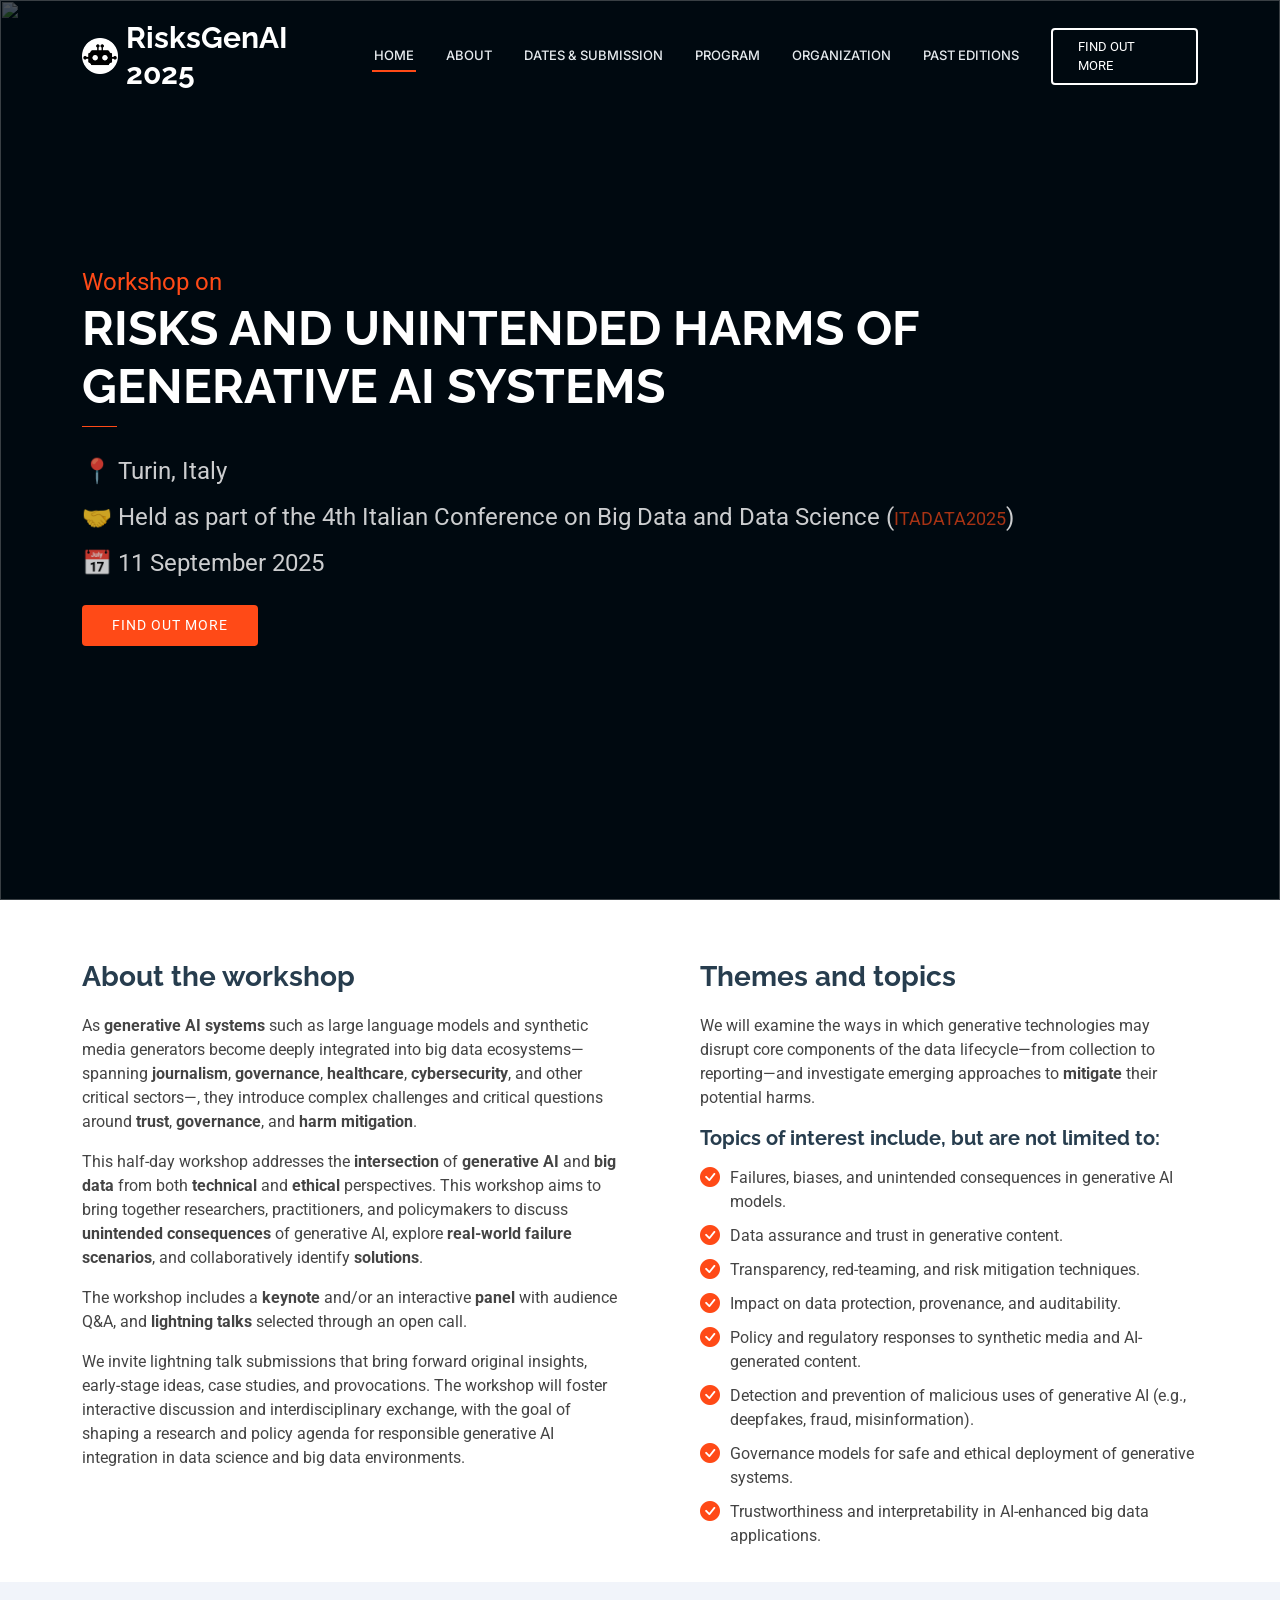
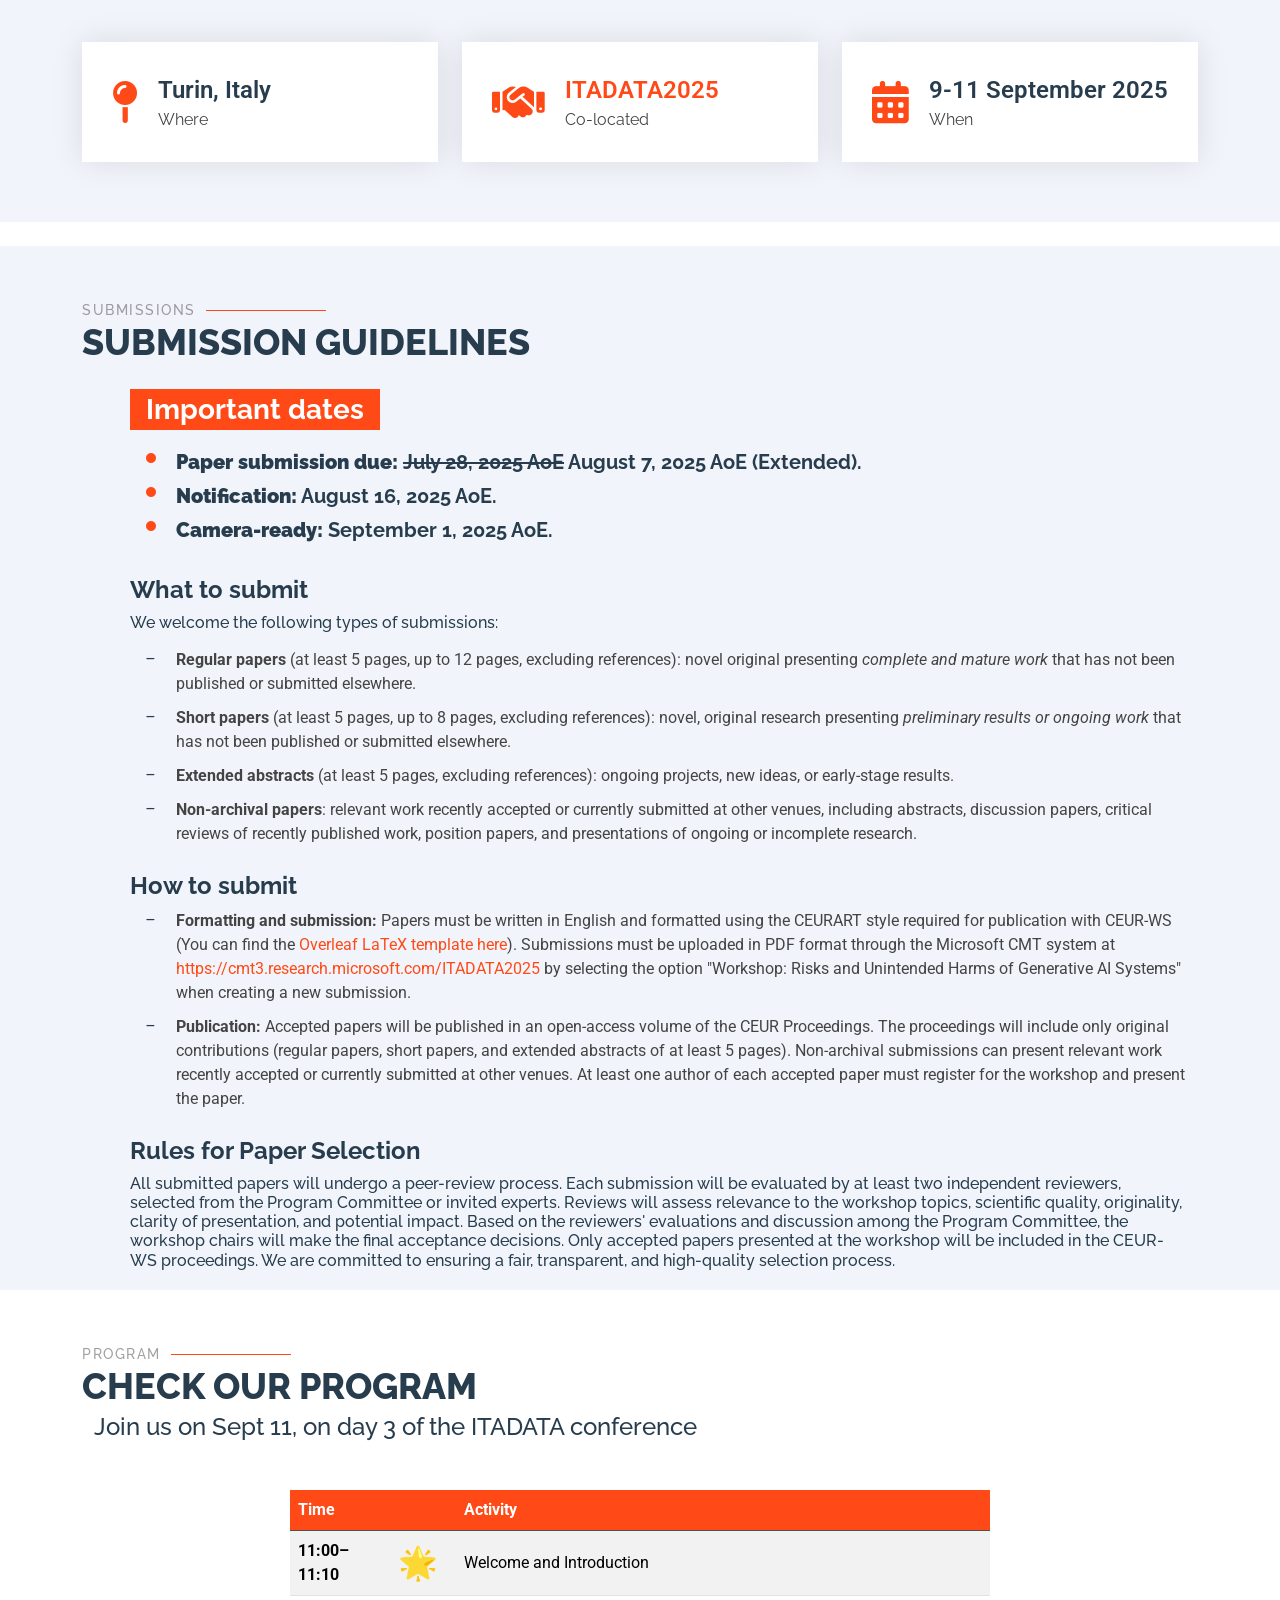
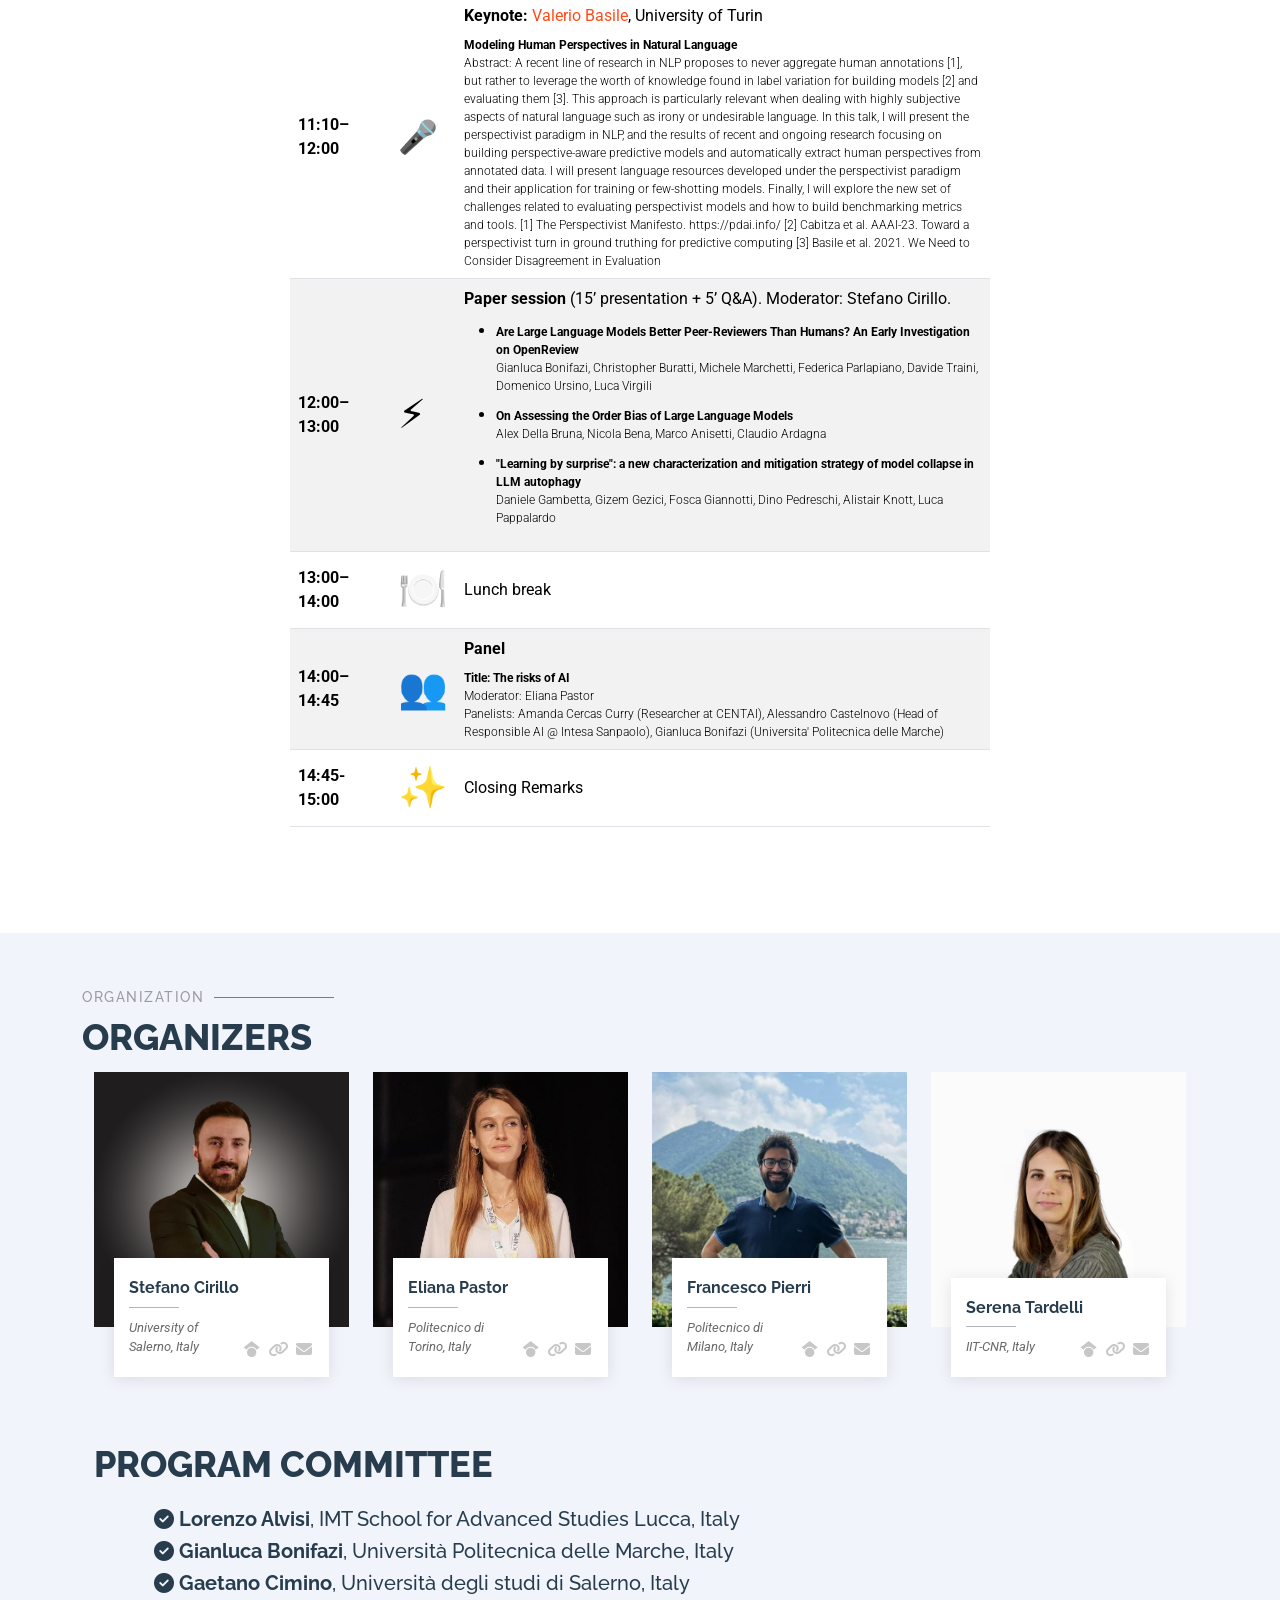
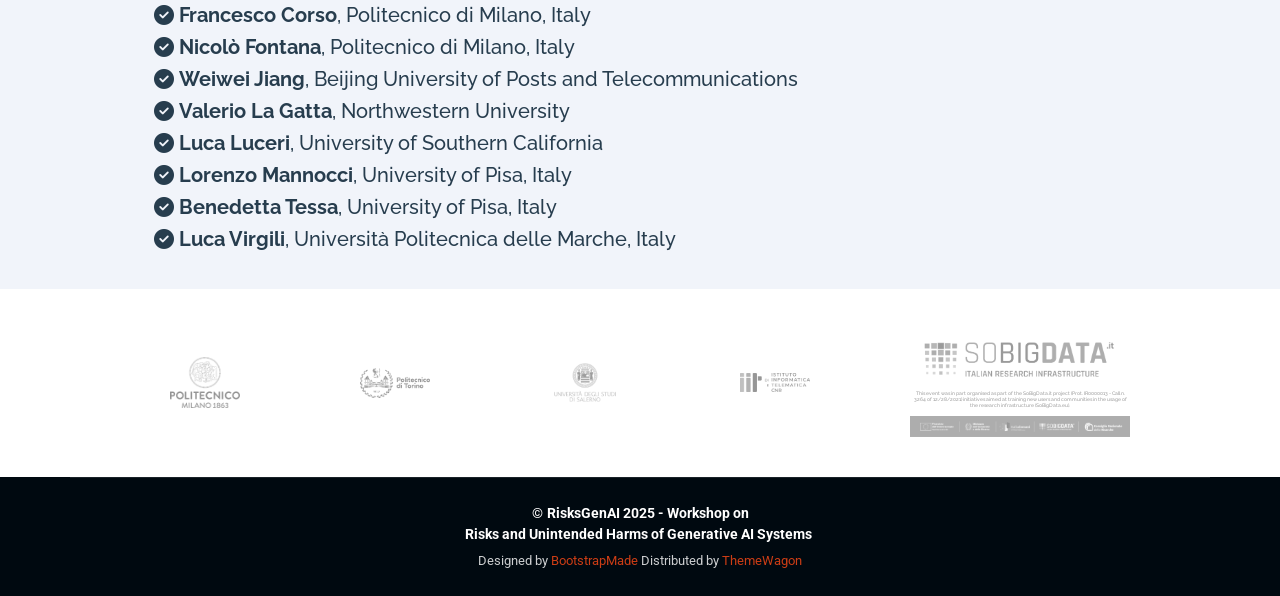
==== commit be754831: "update dates & submission" ====
--- a/2025/index.html
+++ b/2025/index.html
@@ -45,7 +45,7 @@
         <ul>
           <li><a href="#hero" class="active">Home</a></li>
           <li><a href="#about">About</a></li>
-          <li><a href="#submissions">Submissions</a></li>
+          <li><a href="#submissions">Dates & Submission</a></li>
           <li><a href="#program">Program</a></li>
           <li><a href="#organization">Organization</a></li>
           <li><a href="../index.html">Past editions</a></li>
